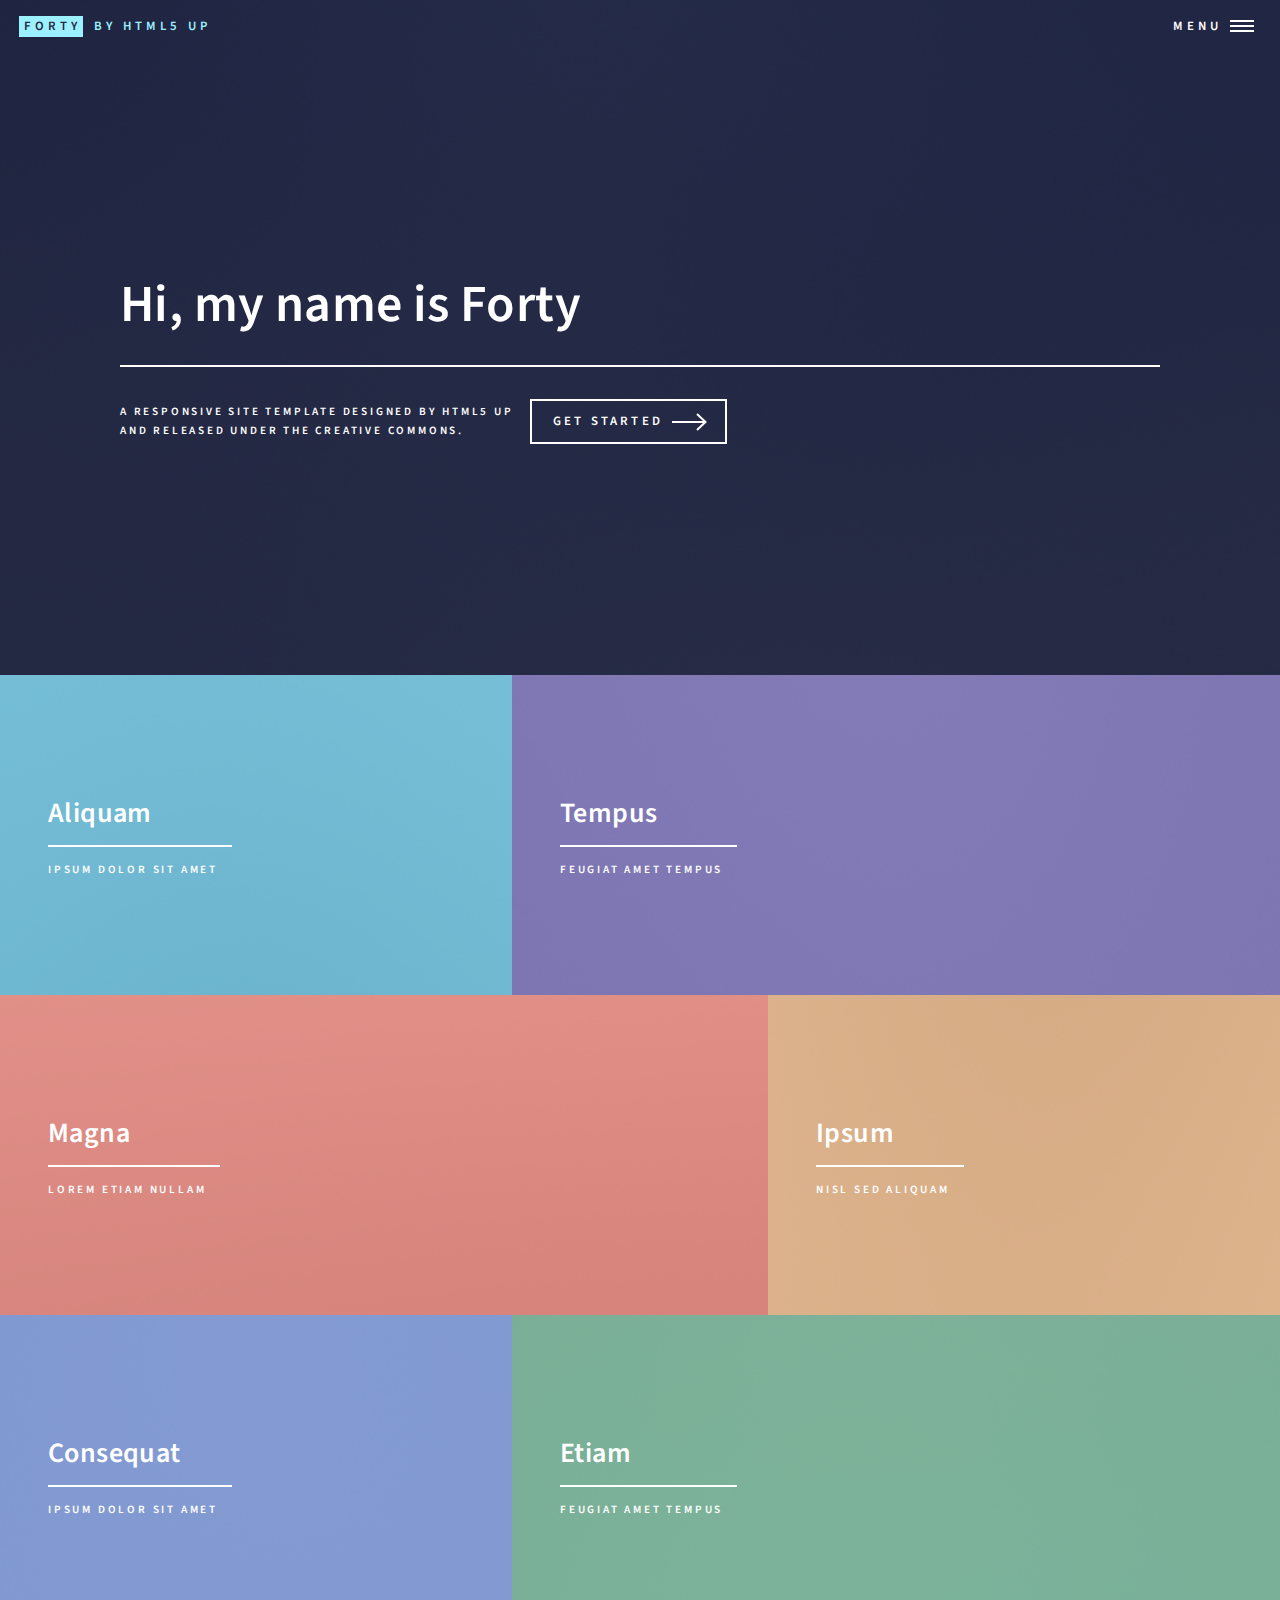
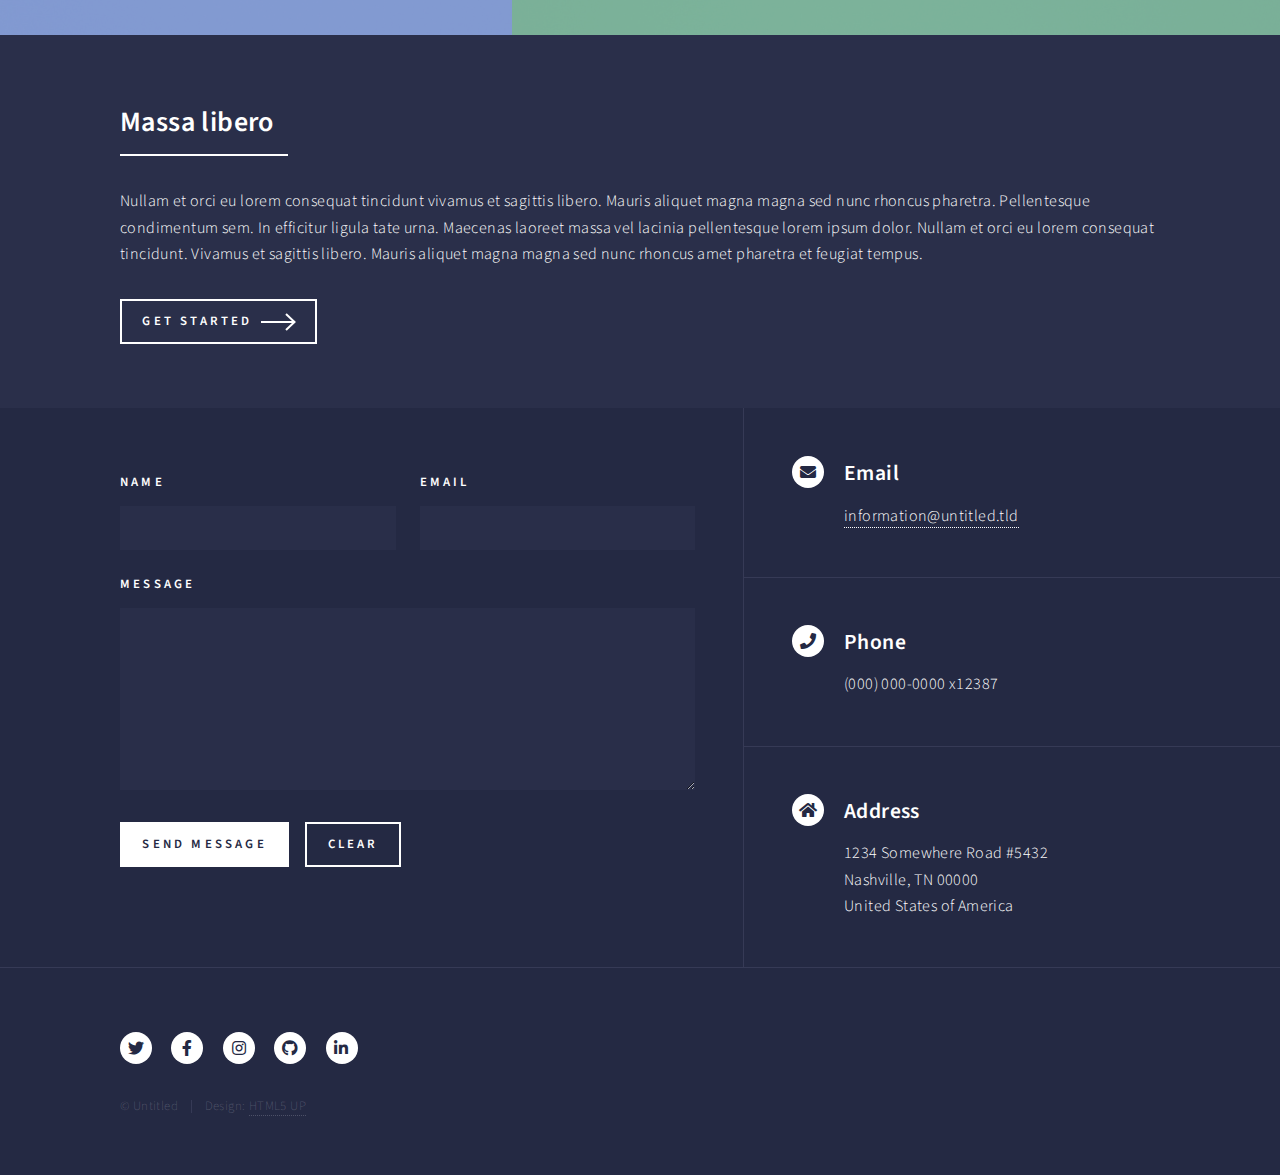
==== index.html @ 5279c054 "init" ====
<!DOCTYPE HTML>
<!--
	Forty by HTML5 UP
	html5up.net | @ajlkn
	Free for personal and commercial use under the CCA 3.0 license (html5up.net/license)
-->
<html>
	<head>
		<title>Forty by HTML5 UP</title>
		<meta charset="utf-8" />
		<meta name="viewport" content="width=device-width, initial-scale=1, user-scalable=no" />
		<link rel="stylesheet" href="assets/css/main.css" />
		<noscript><link rel="stylesheet" href="assets/css/noscript.css" /></noscript>
	</head>
	<body class="is-preload">

		<!-- Wrapper -->
			<div id="wrapper">

				<!-- Header -->
					<header id="header" class="alt">
						<a href="index.html" class="logo"><strong>Forty</strong> <span>by HTML5 UP</span></a>
						<nav>
							<a href="#menu">Menu</a>
						</nav>
					</header>

				<!-- Menu -->
					<nav id="menu">
						<ul class="links">
							<li><a href="index.html">Home</a></li>
							<li><a href="landing.html">Landing</a></li>
							<li><a href="generic.html">Generic</a></li>
							<li><a href="elements.html">Elements</a></li>
						</ul>
						<ul class="actions stacked">
							<li><a href="#" class="button primary fit">Get Started</a></li>
							<li><a href="#" class="button fit">Log In</a></li>
						</ul>
					</nav>

				<!-- Banner -->
					<section id="banner" class="major">
						<div class="inner">
							<header class="major">
								<h1>Hi, my name is Forty</h1>
							</header>
							<div class="content">
								<p>A responsive site template designed by HTML5 UP<br />
								and released under the Creative Commons.</p>
								<ul class="actions">
									<li><a href="#one" class="button next scrolly">Get Started</a></li>
								</ul>
							</div>
						</div>
					</section>

				<!-- Main -->
					<div id="main">

						<!-- One -->
							<section id="one" class="tiles">
								<article>
									<span class="image">
										<img src="images/pic01.jpg" alt="" />
									</span>
									<header class="major">
										<h3><a href="landing.html" class="link">Aliquam</a></h3>
										<p>Ipsum dolor sit amet</p>
									</header>
								</article>
								<article>
									<span class="image">
										<img src="images/pic02.jpg" alt="" />
									</span>
									<header class="major">
										<h3><a href="landing.html" class="link">Tempus</a></h3>
										<p>feugiat amet tempus</p>
									</header>
								</article>
								<article>
									<span class="image">
										<img src="images/pic03.jpg" alt="" />
									</span>
									<header class="major">
										<h3><a href="landing.html" class="link">Magna</a></h3>
										<p>Lorem etiam nullam</p>
									</header>
								</article>
								<article>
									<span class="image">
										<img src="images/pic04.jpg" alt="" />
									</span>
									<header class="major">
										<h3><a href="landing.html" class="link">Ipsum</a></h3>
										<p>Nisl sed aliquam</p>
									</header>
								</article>
								<article>
									<span class="image">
										<img src="images/pic05.jpg" alt="" />
									</span>
									<header class="major">
										<h3><a href="landing.html" class="link">Consequat</a></h3>
										<p>Ipsum dolor sit amet</p>
									</header>
								</article>
								<article>
									<span class="image">
										<img src="images/pic06.jpg" alt="" />
									</span>
									<header class="major">
										<h3><a href="landing.html" class="link">Etiam</a></h3>
										<p>Feugiat amet tempus</p>
									</header>
								</article>
							</section>

						<!-- Two -->
							<section id="two">
								<div class="inner">
									<header class="major">
										<h2>Massa libero</h2>
									</header>
									<p>Nullam et orci eu lorem consequat tincidunt vivamus et sagittis libero. Mauris aliquet magna magna sed nunc rhoncus pharetra. Pellentesque condimentum sem. In efficitur ligula tate urna. Maecenas laoreet massa vel lacinia pellentesque lorem ipsum dolor. Nullam et orci eu lorem consequat tincidunt. Vivamus et sagittis libero. Mauris aliquet magna magna sed nunc rhoncus amet pharetra et feugiat tempus.</p>
									<ul class="actions">
										<li><a href="landing.html" class="button next">Get Started</a></li>
									</ul>
								</div>
							</section>

					</div>

				<!-- Contact -->
					<section id="contact">
						<div class="inner">
							<section>
								<form method="post" action="#">
									<div class="fields">
										<div class="field half">
											<label for="name">Name</label>
											<input type="text" name="name" id="name" />
										</div>
										<div class="field half">
											<label for="email">Email</label>
											<input type="text" name="email" id="email" />
										</div>
										<div class="field">
											<label for="message">Message</label>
											<textarea name="message" id="message" rows="6"></textarea>
										</div>
									</div>
									<ul class="actions">
										<li><input type="submit" value="Send Message" class="primary" /></li>
										<li><input type="reset" value="Clear" /></li>
									</ul>
								</form>
							</section>
							<section class="split">
								<section>
									<div class="contact-method">
										<span class="icon solid alt fa-envelope"></span>
										<h3>Email</h3>
										<a href="#">information@untitled.tld</a>
									</div>
								</section>
								<section>
									<div class="contact-method">
										<span class="icon solid alt fa-phone"></span>
										<h3>Phone</h3>
										<span>(000) 000-0000 x12387</span>
									</div>
								</section>
								<section>
									<div class="contact-method">
										<span class="icon solid alt fa-home"></span>
										<h3>Address</h3>
										<span>1234 Somewhere Road #5432<br />
										Nashville, TN 00000<br />
										United States of America</span>
									</div>
								</section>
							</section>
						</div>
					</section>

				<!-- Footer -->
					<footer id="footer">
						<div class="inner">
							<ul class="icons">
								<li><a href="#" class="icon brands alt fa-twitter"><span class="label">Twitter</span></a></li>
								<li><a href="#" class="icon brands alt fa-facebook-f"><span class="label">Facebook</span></a></li>
								<li><a href="#" class="icon brands alt fa-instagram"><span class="label">Instagram</span></a></li>
								<li><a href="#" class="icon brands alt fa-github"><span class="label">GitHub</span></a></li>
								<li><a href="#" class="icon brands alt fa-linkedin-in"><span class="label">LinkedIn</span></a></li>
							</ul>
							<ul class="copyright">
								<li>&copy; Untitled</li><li>Design: <a href="https://html5up.net">HTML5 UP</a></li>
							</ul>
						</div>
					</footer>

			</div>

		<!-- Scripts -->
			<script src="assets/js/jquery.min.js"></script>
			<script src="assets/js/jquery.scrolly.min.js"></script>
			<script src="assets/js/jquery.scrollex.min.js"></script>
			<script src="assets/js/browser.min.js"></script>
			<script src="assets/js/breakpoints.min.js"></script>
			<script src="assets/js/util.js"></script>
			<script src="assets/js/main.js"></script>

	</body>
</html>
---- assets/css/main.css ----
@import url(fontawesome-all.min.css);
@import url("https://fonts.googleapis.com/css?family=Source+Sans+Pro:300,300italic,600,600italic");

/*
	Forty by HTML5 UP
	html5up.net | @ajlkn
	Free for personal and commercial use under the CCA 3.0 license (html5up.net/license)
*/

html, body, div, span, applet, object,
iframe, h1, h2, h3, h4, h5, h6, p, blockquote,
pre, a, abbr, acronym, address, big, cite,
code, del, dfn, em, img, ins, kbd, q, s, samp,
small, strike, strong, sub, sup, tt, var, b,
u, i, center, dl, dt, dd, ol, ul, li, fieldset,
form, label, legend, table, caption, tbody,
tfoot, thead, tr, th, td, article, aside,
canvas, details, embed, figure, figcaption,
footer, header, hgroup, menu, nav, output, ruby,
section, summary, time, mark, audio, video {
	margin: 0;
	padding: 0;
	border: 0;
	font-size: 100%;
	font: inherit;
	vertical-align: baseline;}

article, aside, details, figcaption, figure,
footer, header, hgroup, menu, nav, section {
	display: block;}

body {
	line-height: 1;
}

ol, ul {
	list-style: none;
}

blockquote, q {
	quotes: none;
}

	blockquote:before, blockquote:after, q:before, q:after {
		content: '';
		content: none;
	}

table {
	border-collapse: collapse;
	border-spacing: 0;
}

body {
	-webkit-text-size-adjust: none;
}

mark {
	background-color: transparent;
	color: inherit;
}

input::-moz-focus-inner {
	border: 0;
	padding: 0;
}

input, select, textarea {
	-moz-appearance: none;
	-webkit-appearance: none;
	-ms-appearance: none;
	appearance: none;
}

/* Basic */

	@-ms-viewport {
		width: device-width;
	}

	body {
		-ms-overflow-style: scrollbar;
	}

	@media screen and (max-width: 480px) {

		html, body {
			min-width: 320px;
		}

	}

	html {
		box-sizing: border-box;
	}

	*, *:before, *:after {
		box-sizing: inherit;
	}

	body {
		background: #242943;
	}

		body.is-preload *, body.is-preload *:before, body.is-preload *:after {
			-moz-animation: none !important;
			-webkit-animation: none !important;
			-ms-animation: none !important;
			animation: none !important;
			-moz-transition: none !important;
			-webkit-transition: none !important;
			-ms-transition: none !important;
			transition: none !important;
		}

/* Type */

	body, input, select, textarea {
		color: #ffffff;
		font-family: "Source Sans Pro", Helvetica, sans-serif;
		font-size: 17pt;
		font-weight: 300;
		letter-spacing: 0.025em;
		line-height: 1.65;
	}

		@media screen and (max-width: 1680px) {

			body, input, select, textarea {
				font-size: 14pt;
			}

		}

		@media screen and (max-width: 1280px) {

			body, input, select, textarea {
				font-size: 12pt;
			}

		}

		@media screen and (max-width: 360px) {

			body, input, select, textarea {
				font-size: 11pt;
			}

		}

	a {
		-moz-transition: color 0.2s ease-in-out, border-bottom-color 0.2s ease-in-out;
		-webkit-transition: color 0.2s ease-in-out, border-bottom-color 0.2s ease-in-out;
		-ms-transition: color 0.2s ease-in-out, border-bottom-color 0.2s ease-in-out;
		transition: color 0.2s ease-in-out, border-bottom-color 0.2s ease-in-out;
		border-bottom: dotted 1px;
		color: inherit;
		text-decoration: none;
	}

		a:hover {
			border-bottom-color: transparent;
			color: #9bf1ff !important;
		}

		a:active {
			color: #53e3fb !important;
		}

	strong, b {
		color: #ffffff;
		font-weight: 600;
	}

	em, i {
		font-style: italic;
	}

	p {
		margin: 0 0 2em 0;
	}

	h1, h2, h3, h4, h5, h6 {
		color: #ffffff;
		font-weight: 600;
		line-height: 1.65;
		margin: 0 0 1em 0;
	}

		h1 a, h2 a, h3 a, h4 a, h5 a, h6 a {
			color: inherit;
			border-bottom: 0;
		}

	h1 {
		font-size: 2.5em;
	}

	h2 {
		font-size: 1.75em;
	}

	h3 {
		font-size: 1.35em;
	}

	h4 {
		font-size: 1.1em;
	}

	h5 {
		font-size: 0.9em;
	}

	h6 {
		font-size: 0.7em;
	}

	@media screen and (max-width: 736px) {

		h1 {
			font-size: 2em;
		}

		h2 {
			font-size: 1.5em;
		}

		h3 {
			font-size: 1.25em;
		}

	}

	sub {
		font-size: 0.8em;
		position: relative;
		top: 0.5em;
	}

	sup {
		font-size: 0.8em;
		position: relative;
		top: -0.5em;
	}

	blockquote {
		border-left: solid 4px rgba(212, 212, 255, 0.1);
		font-style: italic;
		margin: 0 0 2em 0;
		padding: 0.5em 0 0.5em 2em;
	}

	code {
		background: rgba(212, 212, 255, 0.035);
		font-family: "Courier New", monospace;
		font-size: 0.9em;
		margin: 0 0.25em;
		padding: 0.25em 0.65em;
	}

	pre {
		-webkit-overflow-scrolling: touch;
		font-family: "Courier New", monospace;
		font-size: 0.9em;
		margin: 0 0 2em 0;
	}

		pre code {
			display: block;
			line-height: 1.75;
			padding: 1em 1.5em;
			overflow-x: auto;
		}

	hr {
		border: 0;
		border-bottom: solid 1px rgba(212, 212, 255, 0.1);
		margin: 2em 0;
	}

		hr.major {
			margin: 3em 0;
		}

	.align-left {
		text-align: left;
	}

	.align-center {
		text-align: center;
	}

	.align-right {
		text-align: right;
	}

/* Row */

	.row {
		display: flex;
		flex-wrap: wrap;
		box-sizing: border-box;
		align-items: stretch;
	}

		.row > * {
			box-sizing: border-box;
		}

		.row.gtr-uniform > * > :last-child {
			margin-bottom: 0;
		}

		.row.aln-left {
			justify-content: flex-start;
		}

		.row.aln-center {
			justify-content: center;
		}

		.row.aln-right {
			justify-content: flex-end;
		}

		.row.aln-top {
			align-items: flex-start;
		}

		.row.aln-middle {
			align-items: center;
		}

		.row.aln-bottom {
			align-items: flex-end;
		}

		.row > .imp {
			order: -1;
		}

		.row > .col-1 {
			width: 8.33333%;
		}

		.row > .off-1 {
			margin-left: 8.33333%;
		}

		.row > .col-2 {
			width: 16.66667%;
		}

		.row > .off-2 {
			margin-left: 16.66667%;
		}

		.row > .col-3 {
			width: 25%;
		}

		.row > .off-3 {
			margin-left: 25%;
		}

		.row > .col-4 {
			width: 33.33333%;
		}

		.row > .off-4 {
			margin-left: 33.33333%;
		}

		.row > .col-5 {
			width: 41.66667%;
		}

		.row > .off-5 {
			margin-left: 41.66667%;
		}

		.row > .col-6 {
			width: 50%;
		}

		.row > .off-6 {
			margin-left: 50%;
		}

		.row > .col-7 {
			width: 58.33333%;
		}

		.row > .off-7 {
			margin-left: 58.33333%;
		}

		.row > .col-8 {
			width: 66.66667%;
		}

		.row > .off-8 {
			margin-left: 66.66667%;
		}

		.row > .col-9 {
			width: 75%;
		}

		.row > .off-9 {
			margin-left: 75%;
		}

		.row > .col-10 {
			width: 83.33333%;
		}

		.row > .off-10 {
			margin-left: 83.33333%;
		}

		.row > .col-11 {
			width: 91.66667%;
		}

		.row > .off-11 {
			margin-left: 91.66667%;
		}

		.row > .col-12 {
			width: 100%;
		}

		.row > .off-12 {
			margin-left: 100%;
		}

		.row.gtr-0 {
			margin-top: 0;
			margin-left: 0em;
		}

			.row.gtr-0 > * {
				padding: 0 0 0 0em;
			}

			.row.gtr-0.gtr-uniform {
				margin-top: 0em;
			}

				.row.gtr-0.gtr-uniform > * {
					padding-top: 0em;
				}

		.row.gtr-25 {
			margin-top: 0;
			margin-left: -0.5em;
		}

			.row.gtr-25 > * {
				padding: 0 0 0 0.5em;
			}

			.row.gtr-25.gtr-uniform {
				margin-top: -0.5em;
			}

				.row.gtr-25.gtr-uniform > * {
					padding-top: 0.5em;
				}

		.row.gtr-50 {
			margin-top: 0;
			margin-left: -1em;
		}

			.row.gtr-50 > * {
				padding: 0 0 0 1em;
			}

			.row.gtr-50.gtr-uniform {
				margin-top: -1em;
			}

				.row.gtr-50.gtr-uniform > * {
					padding-top: 1em;
				}

		.row {
			margin-top: 0;
			margin-left: -2em;
		}

			.row > * {
				padding: 0 0 0 2em;
			}

			.row.gtr-uniform {
				margin-top: -2em;
			}

				.row.gtr-uniform > * {
					padding-top: 2em;
				}

		.row.gtr-150 {
			margin-top: 0;
			margin-left: -3em;
		}

			.row.gtr-150 > * {
				padding: 0 0 0 3em;
			}

			.row.gtr-150.gtr-uniform {
				margin-top: -3em;
			}

				.row.gtr-150.gtr-uniform > * {
					padding-top: 3em;
				}

		.row.gtr-200 {
			margin-top: 0;
			margin-left: -4em;
		}

			.row.gtr-200 > * {
				padding: 0 0 0 4em;
			}

			.row.gtr-200.gtr-uniform {
				margin-top: -4em;
			}

				.row.gtr-200.gtr-uniform > * {
					padding-top: 4em;
				}

		@media screen and (max-width: 1680px) {

			.row {
				display: flex;
				flex-wrap: wrap;
				box-sizing: border-box;
				align-items: stretch;
			}

				.row > * {
					box-sizing: border-box;
				}

				.row.gtr-uniform > * > :last-child {
					margin-bottom: 0;
				}

				.row.aln-left {
					justify-content: flex-start;
				}

				.row.aln-center {
					justify-content: center;
				}

				.row.aln-right {
					justify-content: flex-end;
				}

				.row.aln-top {
					align-items: flex-start;
				}

				.row.aln-middle {
					align-items: center;
				}

				.row.aln-bottom {
					align-items: flex-end;
				}

				.row > .imp-xlarge {
					order: -1;
				}

				.row > .col-1-xlarge {
					width: 8.33333%;
				}

				.row > .off-1-xlarge {
					margin-left: 8.33333%;
				}

				.row > .col-2-xlarge {
					width: 16.66667%;
				}

				.row > .off-2-xlarge {
					margin-left: 16.66667%;
				}

				.row > .col-3-xlarge {
					width: 25%;
				}

				.row > .off-3-xlarge {
					margin-left: 25%;
				}

				.row > .col-4-xlarge {
					width: 33.33333%;
				}

				.row > .off-4-xlarge {
					margin-left: 33.33333%;
				}

				.row > .col-5-xlarge {
					width: 41.66667%;
				}

				.row > .off-5-xlarge {
					margin-left: 41.66667%;
				}

				.row > .col-6-xlarge {
					width: 50%;
				}

				.row > .off-6-xlarge {
					margin-left: 50%;
				}

				.row > .col-7-xlarge {
					width: 58.33333%;
				}

				.row > .off-7-xlarge {
					margin-left: 58.33333%;
				}

				.row > .col-8-xlarge {
					width: 66.66667%;
				}

				.row > .off-8-xlarge {
					margin-left: 66.66667%;
				}

				.row > .col-9-xlarge {
					width: 75%;
				}

				.row > .off-9-xlarge {
					margin-left: 75%;
				}

				.row > .col-10-xlarge {
					width: 83.33333%;
				}

				.row > .off-10-xlarge {
					margin-left: 83.33333%;
				}

				.row > .col-11-xlarge {
					width: 91.66667%;
				}

				.row > .off-11-xlarge {
					margin-left: 91.66667%;
				}

				.row > .col-12-xlarge {
					width: 100%;
				}

				.row > .off-12-xlarge {
					margin-left: 100%;
				}

				.row.gtr-0 {
					margin-top: 0;
					margin-left: 0em;
				}

					.row.gtr-0 > * {
						padding: 0 0 0 0em;
					}

					.row.gtr-0.gtr-uniform {
						margin-top: 0em;
					}

						.row.gtr-0.gtr-uniform > * {
							padding-top: 0em;
						}

				.row.gtr-25 {
					margin-top: 0;
					margin-left: -0.5em;
				}

					.row.gtr-25 > * {
						padding: 0 0 0 0.5em;
					}

					.row.gtr-25.gtr-uniform {
						margin-top: -0.5em;
					}

						.row.gtr-25.gtr-uniform > * {
							padding-top: 0.5em;
						}

				.row.gtr-50 {
					margin-top: 0;
					margin-left: -1em;
				}

					.row.gtr-50 > * {
						padding: 0 0 0 1em;
					}

					.row.gtr-50.gtr-uniform {
						margin-top: -1em;
					}

						.row.gtr-50.gtr-uniform > * {
							padding-top: 1em;
						}

				.row {
					margin-top: 0;
					margin-left: -2em;
				}

					.row > * {
						padding: 0 0 0 2em;
					}

					.row.gtr-uniform {
						margin-top: -2em;
					}

						.row.gtr-uniform > * {
							padding-top: 2em;
						}

				.row.gtr-150 {
					margin-top: 0;
					margin-left: -3em;
				}

					.row.gtr-150 > * {
						padding: 0 0 0 3em;
					}

					.row.gtr-150.gtr-uniform {
						margin-top: -3em;
					}

						.row.gtr-150.gtr-uniform > * {
							padding-top: 3em;
						}

				.row.gtr-200 {
					margin-top: 0;
					margin-left: -4em;
				}

					.row.gtr-200 > * {
						padding: 0 0 0 4em;
					}

					.row.gtr-200.gtr-uniform {
						margin-top: -4em;
					}

						.row.gtr-200.gtr-uniform > * {
							padding-top: 4em;
						}

		}

		@media screen and (max-width: 1280px) {

			.row {
				display: flex;
				flex-wrap: wrap;
				box-sizing: border-box;
				align-items: stretch;
			}

				.row > * {
					box-sizing: border-box;
				}

				.row.gtr-uniform > * > :last-child {
					margin-bottom: 0;
				}

				.row.aln-left {
					justify-content: flex-start;
				}

				.row.aln-center {
					justify-content: center;
				}

				.row.aln-right {
					justify-content: flex-end;
				}

				.row.aln-top {
					align-items: flex-start;
				}

				.row.aln-middle {
					align-items: center;
				}

				.row.aln-bottom {
					align-items: flex-end;
				}

				.row > .imp-large {
					order: -1;
				}

				.row > .col-1-large {
					width: 8.33333%;
				}

				.row > .off-1-large {
					margin-left: 8.33333%;
				}

				.row > .col-2-large {
					width: 16.66667%;
				}

				.row > .off-2-large {
					margin-left: 16.66667%;
				}

				.row > .col-3-large {
					width: 25%;
				}

				.row > .off-3-large {
					margin-left: 25%;
				}

				.row > .col-4-large {
					width: 33.33333%;
				}

				.row > .off-4-large {
					margin-left: 33.33333%;
				}

				.row > .col-5-large {
					width: 41.66667%;
				}

				.row > .off-5-large {
					margin-left: 41.66667%;
				}

				.row > .col-6-large {
					width: 50%;
				}

				.row > .off-6-large {
					margin-left: 50%;
				}

				.row > .col-7-large {
					width: 58.33333%;
				}

				.row > .off-7-large {
					margin-left: 58.33333%;
				}

				.row > .col-8-large {
					width: 66.66667%;
				}

				.row > .off-8-large {
					margin-left: 66.66667%;
				}

				.row > .col-9-large {
					width: 75%;
				}

				.row > .off-9-large {
					margin-left: 75%;
				}

				.row > .col-10-large {
					width: 83.33333%;
				}

				.row > .off-10-large {
					margin-left: 83.33333%;
				}

				.row > .col-11-large {
					width: 91.66667%;
				}

				.row > .off-11-large {
					margin-left: 91.66667%;
				}

				.row > .col-12-large {
					width: 100%;
				}

				.row > .off-12-large {
					margin-left: 100%;
				}

				.row.gtr-0 {
					margin-top: 0;
					margin-left: 0em;
				}

					.row.gtr-0 > * {
						padding: 0 0 0 0em;
					}

					.row.gtr-0.gtr-uniform {
						margin-top: 0em;
					}

						.row.gtr-0.gtr-uniform > * {
							padding-top: 0em;
						}

				.row.gtr-25 {
					margin-top: 0;
					margin-left: -0.375em;
				}

					.row.gtr-25 > * {
						padding: 0 0 0 0.375em;
					}

					.row.gtr-25.gtr-uniform {
						margin-top: -0.375em;
					}

						.row.gtr-25.gtr-uniform > * {
							padding-top: 0.375em;
						}

				.row.gtr-50 {
					margin-top: 0;
					margin-left: -0.75em;
				}

					.row.gtr-50 > * {
						padding: 0 0 0 0.75em;
					}

					.row.gtr-50.gtr-uniform {
						margin-top: -0.75em;
					}

						.row.gtr-50.gtr-uniform > * {
							padding-top: 0.75em;
						}

				.row {
					margin-top: 0;
					margin-left: -1.5em;
				}

					.row > * {
						padding: 0 0 0 1.5em;
					}

					.row.gtr-uniform {
						margin-top: -1.5em;
					}

						.row.gtr-uniform > * {
							padding-top: 1.5em;
						}

				.row.gtr-150 {
					margin-top: 0;
					margin-left: -2.25em;
				}

					.row.gtr-150 > * {
						padding: 0 0 0 2.25em;
					}

					.row.gtr-150.gtr-uniform {
						margin-top: -2.25em;
					}

						.row.gtr-150.gtr-uniform > * {
							padding-top: 2.25em;
						}

				.row.gtr-200 {
					margin-top: 0;
					margin-left: -3em;
				}

					.row.gtr-200 > * {
						padding: 0 0 0 3em;
					}

					.row.gtr-200.gtr-uniform {
						margin-top: -3em;
					}

						.row.gtr-200.gtr-uniform > * {
							padding-top: 3em;
						}

		}

		@media screen and (max-width: 980px) {

			.row {
				display: flex;
				flex-wrap: wrap;
				box-sizing: border-box;
				align-items: stretch;
			}

				.row > * {
					box-sizing: border-box;
				}

				.row.gtr-uniform > * > :last-child {
					margin-bottom: 0;
				}

				.row.aln-left {
					justify-content: flex-start;
				}

				.row.aln-center {
					justify-content: center;
				}

				.row.aln-right {
					justify-content: flex-end;
				}

				.row.aln-top {
					align-items: flex-start;
				}

				.row.aln-middle {
					align-items: center;
				}

				.row.aln-bottom {
					align-items: flex-end;
				}

				.row > .imp-medium {
					order: -1;
				}

				.row > .col-1-medium {
					width: 8.33333%;
				}

				.row > .off-1-medium {
					margin-left: 8.33333%;
				}

				.row > .col-2-medium {
					width: 16.66667%;
				}

				.row > .off-2-medium {
					margin-left: 16.66667%;
				}

				.row > .col-3-medium {
					width: 25%;
				}

				.row > .off-3-medium {
					margin-left: 25%;
				}

				.row > .col-4-medium {
					width: 33.33333%;
				}

				.row > .off-4-medium {
					margin-left: 33.33333%;
				}

				.row > .col-5-medium {
					width: 41.66667%;
				}

				.row > .off-5-medium {
					margin-left: 41.66667%;
				}

				.row > .col-6-medium {
					width: 50%;
				}

				.row > .off-6-medium {
					margin-left: 50%;
				}

				.row > .col-7-medium {
					width: 58.33333%;
				}

				.row > .off-7-medium {
					margin-left: 58.33333%;
				}

				.row > .col-8-medium {
					width: 66.66667%;
				}

				.row > .off-8-medium {
					margin-left: 66.66667%;
				}

				.row > .col-9-medium {
					width: 75%;
				}

				.row > .off-9-medium {
					margin-left: 75%;
				}

				.row > .col-10-medium {
					width: 83.33333%;
				}

				.row > .off-10-medium {
					margin-left: 83.33333%;
				}

				.row > .col-11-medium {
					width: 91.66667%;
				}

				.row > .off-11-medium {
					margin-left: 91.66667%;
				}

				.row > .col-12-medium {
					width: 100%;
				}

				.row > .off-12-medium {
					margin-left: 100%;
				}

				.row.gtr-0 {
					margin-top: 0;
					margin-left: 0em;
				}

					.row.gtr-0 > * {
						padding: 0 0 0 0em;
					}

					.row.gtr-0.gtr-uniform {
						margin-top: 0em;
					}

						.row.gtr-0.gtr-uniform > * {
							padding-top: 0em;
						}

				.row.gtr-25 {
					margin-top: 0;
					margin-left: -0.375em;
				}

					.row.gtr-25 > * {
						padding: 0 0 0 0.375em;
					}

					.row.gtr-25.gtr-uniform {
						margin-top: -0.375em;
					}

						.row.gtr-25.gtr-uniform > * {
							padding-top: 0.375em;
						}

				.row.gtr-50 {
					margin-top: 0;
					margin-left: -0.75em;
				}

					.row.gtr-50 > * {
						padding: 0 0 0 0.75em;
					}

					.row.gtr-50.gtr-uniform {
						margin-top: -0.75em;
					}

						.row.gtr-50.gtr-uniform > * {
							padding-top: 0.75em;
						}

				.row {
					margin-top: 0;
					margin-left: -1.5em;
				}

					.row > * {
						padding: 0 0 0 1.5em;
					}

					.row.gtr-uniform {
						margin-top: -1.5em;
					}

						.row.gtr-uniform > * {
							padding-top: 1.5em;
						}

				.row.gtr-150 {
					margin-top: 0;
					margin-left: -2.25em;
				}

					.row.gtr-150 > * {
						padding: 0 0 0 2.25em;
					}

					.row.gtr-150.gtr-uniform {
						margin-top: -2.25em;
					}

						.row.gtr-150.gtr-uniform > * {
							padding-top: 2.25em;
						}

				.row.gtr-200 {
					margin-top: 0;
					margin-left: -3em;
				}

					.row.gtr-200 > * {
						padding: 0 0 0 3em;
					}

					.row.gtr-200.gtr-uniform {
						margin-top: -3em;
					}

						.row.gtr-200.gtr-uniform > * {
							padding-top: 3em;
						}

		}

		@media screen and (max-width: 736px) {

			.row {
				display: flex;
				flex-wrap: wrap;
				box-sizing: border-box;
				align-items: stretch;
			}

				.row > * {
					box-sizing: border-box;
				}

				.row.gtr-uniform > * > :last-child {
					margin-bottom: 0;
				}

				.row.aln-left {
					justify-content: flex-start;
				}

				.row.aln-center {
					justify-content: center;
				}

				.row.aln-right {
					justify-content: flex-end;
				}

				.row.aln-top {
					align-items: flex-start;
				}

				.row.aln-middle {
					align-items: center;
				}

				.row.aln-bottom {
					align-items: flex-end;
				}

				.row > .imp-small {
					order: -1;
				}

				.row > .col-1-small {
					width: 8.33333%;
				}

				.row > .off-1-small {
					margin-left: 8.33333%;
				}

				.row > .col-2-small {
					width: 16.66667%;
				}

				.row > .off-2-small {
					margin-left: 16.66667%;
				}

				.row > .col-3-small {
					width: 25%;
				}

				.row > .off-3-small {
					margin-left: 25%;
				}

				.row > .col-4-small {
					width: 33.33333%;
				}

				.row > .off-4-small {
					margin-left: 33.33333%;
				}

				.row > .col-5-small {
					width: 41.66667%;
				}

				.row > .off-5-small {
					margin-left: 41.66667%;
				}

				.row > .col-6-small {
					width: 50%;
				}

				.row > .off-6-small {
					margin-left: 50%;
				}

				.row > .col-7-small {
					width: 58.33333%;
				}

				.row > .off-7-small {
					margin-left: 58.33333%;
				}

				.row > .col-8-small {
					width: 66.66667%;
				}

				.row > .off-8-small {
					margin-left: 66.66667%;
				}

				.row > .col-9-small {
					width: 75%;
				}

				.row > .off-9-small {
					margin-left: 75%;
				}

				.row > .col-10-small {
					width: 83.33333%;
				}

				.row > .off-10-small {
					margin-left: 83.33333%;
				}

				.row > .col-11-small {
					width: 91.66667%;
				}

				.row > .off-11-small {
					margin-left: 91.66667%;
				}

				.row > .col-12-small {
					width: 100%;
				}

				.row > .off-12-small {
					margin-left: 100%;
				}

				.row.gtr-0 {
					margin-top: 0;
					margin-left: 0em;
				}

					.row.gtr-0 > * {
						padding: 0 0 0 0em;
					}

					.row.gtr-0.gtr-uniform {
						margin-top: 0em;
					}

						.row.gtr-0.gtr-uniform > * {
							padding-top: 0em;
						}

				.row.gtr-25 {
					margin-top: 0;
					margin-left: -0.3125em;
				}

					.row.gtr-25 > * {
						padding: 0 0 0 0.3125em;
					}

					.row.gtr-25.gtr-uniform {
						margin-top: -0.3125em;
					}

						.row.gtr-25.gtr-uniform > * {
							padding-top: 0.3125em;
						}

				.row.gtr-50 {
					margin-top: 0;
					margin-left: -0.625em;
				}

					.row.gtr-50 > * {
						padding: 0 0 0 0.625em;
					}

					.row.gtr-50.gtr-uniform {
						margin-top: -0.625em;
					}

						.row.gtr-50.gtr-uniform > * {
							padding-top: 0.625em;
						}

				.row {
					margin-top: 0;
					margin-left: -1.25em;
				}

					.row > * {
						padding: 0 0 0 1.25em;
					}

					.row.gtr-uniform {
						margin-top: -1.25em;
					}

						.row.gtr-uniform > * {
							padding-top: 1.25em;
						}

				.row.gtr-150 {
					margin-top: 0;
					margin-left: -1.875em;
				}

					.row.gtr-150 > * {
						padding: 0 0 0 1.875em;
					}

					.row.gtr-150.gtr-uniform {
						margin-top: -1.875em;
					}

						.row.gtr-150.gtr-uniform > * {
							padding-top: 1.875em;
						}

				.row.gtr-200 {
					margin-top: 0;
					margin-left: -2.5em;
				}

					.row.gtr-200 > * {
						padding: 0 0 0 2.5em;
					}

					.row.gtr-200.gtr-uniform {
						margin-top: -2.5em;
					}

						.row.gtr-200.gtr-uniform > * {
							padding-top: 2.5em;
						}

		}

		@media screen and (max-width: 480px) {

			.row {
				display: flex;
				flex-wrap: wrap;
				box-sizing: border-box;
				align-items: stretch;
			}

				.row > * {
					box-sizing: border-box;
				}

				.row.gtr-uniform > * > :last-child {
					margin-bottom: 0;
				}

				.row.aln-left {
					justify-content: flex-start;
				}

				.row.aln-center {
					justify-content: center;
				}

				.row.aln-right {
					justify-content: flex-end;
				}

				.row.aln-top {
					align-items: flex-start;
				}

				.row.aln-middle {
					align-items: center;
				}

				.row.aln-bottom {
					align-items: flex-end;
				}

				.row > .imp-xsmall {
					order: -1;
				}

				.row > .col-1-xsmall {
					width: 8.33333%;
				}

				.row > .off-1-xsmall {
					margin-left: 8.33333%;
				}

				.row > .col-2-xsmall {
					width: 16.66667%;
				}

				.row > .off-2-xsmall {
					margin-left: 16.66667%;
				}

				.row > .col-3-xsmall {
					width: 25%;
				}

				.row > .off-3-xsmall {
					margin-left: 25%;
				}

				.row > .col-4-xsmall {
					width: 33.33333%;
				}

				.row > .off-4-xsmall {
					margin-left: 33.33333%;
				}

				.row > .col-5-xsmall {
					width: 41.66667%;
				}

				.row > .off-5-xsmall {
					margin-left: 41.66667%;
				}

				.row > .col-6-xsmall {
					width: 50%;
				}

				.row > .off-6-xsmall {
					margin-left: 50%;
				}

				.row > .col-7-xsmall {
					width: 58.33333%;
				}

				.row > .off-7-xsmall {
					margin-left: 58.33333%;
				}

				.row > .col-8-xsmall {
					width: 66.66667%;
				}

				.row > .off-8-xsmall {
					margin-left: 66.66667%;
				}

				.row > .col-9-xsmall {
					width: 75%;
				}

				.row > .off-9-xsmall {
					margin-left: 75%;
				}

				.row > .col-10-xsmall {
					width: 83.33333%;
				}

				.row > .off-10-xsmall {
					margin-left: 83.33333%;
				}

				.row > .col-11-xsmall {
					width: 91.66667%;
				}

				.row > .off-11-xsmall {
					margin-left: 91.66667%;
				}

				.row > .col-12-xsmall {
					width: 100%;
				}

				.row > .off-12-xsmall {
					margin-left: 100%;
				}

				.row.gtr-0 {
					margin-top: 0;
					margin-left: 0em;
				}

					.row.gtr-0 > * {
						padding: 0 0 0 0em;
					}

					.row.gtr-0.gtr-uniform {
						margin-top: 0em;
					}

						.row.gtr-0.gtr-uniform > * {
							padding-top: 0em;
						}

				.row.gtr-25 {
					margin-top: 0;
					margin-left: -0.3125em;
				}

					.row.gtr-25 > * {
						padding: 0 0 0 0.3125em;
					}

					.row.gtr-25.gtr-uniform {
						margin-top: -0.3125em;
					}

						.row.gtr-25.gtr-uniform > * {
							padding-top: 0.3125em;
						}

				.row.gtr-50 {
					margin-top: 0;
					margin-left: -0.625em;
				}

					.row.gtr-50 > * {
						padding: 0 0 0 0.625em;
					}

					.row.gtr-50.gtr-uniform {
						margin-top: -0.625em;
					}

						.row.gtr-50.gtr-uniform > * {
							padding-top: 0.625em;
						}

				.row {
					margin-top: 0;
					margin-left: -1.25em;
				}

					.row > * {
						padding: 0 0 0 1.25em;
					}

					.row.gtr-uniform {
						margin-top: -1.25em;
					}

						.row.gtr-uniform > * {
							padding-top: 1.25em;
						}

				.row.gtr-150 {
					margin-top: 0;
					margin-left: -1.875em;
				}

					.row.gtr-150 > * {
						padding: 0 0 0 1.875em;
					}

					.row.gtr-150.gtr-uniform {
						margin-top: -1.875em;
					}

						.row.gtr-150.gtr-uniform > * {
							padding-top: 1.875em;
						}

				.row.gtr-200 {
					margin-top: 0;
					margin-left: -2.5em;
				}

					.row.gtr-200 > * {
						padding: 0 0 0 2.5em;
					}

					.row.gtr-200.gtr-uniform {
						margin-top: -2.5em;
					}

						.row.gtr-200.gtr-uniform > * {
							padding-top: 2.5em;
						}

		}

/* Section/Article */

	section.special, article.special {
		text-align: center;
	}

	header.major {
		width: -moz-max-content;
		width: -webkit-max-content;
		width: -ms-max-content;
		width: max-content;
		margin-bottom: 2em;
	}

		header.major > :first-child {
			margin-bottom: 0;
			width: calc(100% + 0.5em);
		}

			header.major > :first-child:after {
				content: '';
				background-color: #ffffff;
				display: block;
				height: 2px;
				margin: 0.325em 0 0.5em 0;
				width: 100%;
			}

		header.major > p {
			font-size: 0.7em;
			font-weight: 600;
			letter-spacing: 0.25em;
			margin-bottom: 0;
			text-transform: uppercase;
		}

		body.is-ie header.major > :first-child:after {
			max-width: 9em;
		}

		body.is-ie header.major > h1:after {
			max-width: 100% !important;
		}

	@media screen and (max-width: 736px) {

		header.major > p br {
			display: none;
		}

	}

/* Form */

	form {
		margin: 0 0 2em 0;
	}

		form > :last-child {
			margin-bottom: 0;
		}

		form > .fields {
			display: -moz-flex;
			display: -webkit-flex;
			display: -ms-flex;
			display: flex;
			-moz-flex-wrap: wrap;
			-webkit-flex-wrap: wrap;
			-ms-flex-wrap: wrap;
			flex-wrap: wrap;
			width: calc(100% + 3em);
			margin: -1.5em 0 2em -1.5em;
		}

			form > .fields > .field {
				-moz-flex-grow: 0;
				-webkit-flex-grow: 0;
				-ms-flex-grow: 0;
				flex-grow: 0;
				-moz-flex-shrink: 0;
				-webkit-flex-shrink: 0;
				-ms-flex-shrink: 0;
				flex-shrink: 0;
				padding: 1.5em 0 0 1.5em;
				width: calc(100% - 1.5em);
			}

				form > .fields > .field.half {
					width: calc(50% - 0.75em);
				}

				form > .fields > .field.third {
					width: calc(100%/3 - 0.5em);
				}

				form > .fields > .field.quarter {
					width: calc(25% - 0.375em);
				}

		@media screen and (max-width: 480px) {

			form > .fields {
				width: calc(100% + 3em);
				margin: -1.5em 0 2em -1.5em;
			}

				form > .fields > .field {
					padding: 1.5em 0 0 1.5em;
					width: calc(100% - 1.5em);
				}

					form > .fields > .field.half {
						width: calc(100% - 1.5em);
					}

					form > .fields > .field.third {
						width: calc(100% - 1.5em);
					}

					form > .fields > .field.quarter {
						width: calc(100% - 1.5em);
					}

		}

	label {
		color: #ffffff;
		display: block;
		font-size: 0.8em;
		font-weight: 600;
		letter-spacing: 0.25em;
		margin: 0 0 1em 0;
		text-transform: uppercase;
	}

	input[type="text"],
	input[type="password"],
	input[type="email"],
	input[type="tel"],
	input[type="search"],
	input[type="url"],
	select,
	textarea {
		-moz-appearance: none;
		-webkit-appearance: none;
		-ms-appearance: none;
		appearance: none;
		background: rgba(212, 212, 255, 0.035);
		border: none;
		border-radius: 0;
		color: inherit;
		display: block;
		outline: 0;
		padding: 0 1em;
		text-decoration: none;
		width: 100%;
	}

		input[type="text"]:invalid,
		input[type="password"]:invalid,
		input[type="email"]:invalid,
		input[type="tel"]:invalid,
		input[type="search"]:invalid,
		input[type="url"]:invalid,
		select:invalid,
		textarea:invalid {
			box-shadow: none;
		}

		input[type="text"]:focus,
		input[type="password"]:focus,
		input[type="email"]:focus,
		input[type="tel"]:focus,
		input[type="search"]:focus,
		input[type="url"]:focus,
		select:focus,
		textarea:focus {
			border-color: #9bf1ff;
			box-shadow: 0 0 0 2px #9bf1ff;
		}

	select {
		background-image: url("data:image/svg+xml;charset=utf8,%3Csvg xmlns='http://www.w3.org/2000/svg' width='40' height='40' preserveAspectRatio='none' viewBox='0 0 40 40'%3E%3Cpath d='M9.4,12.3l10.4,10.4l10.4-10.4c0.2-0.2,0.5-0.4,0.9-0.4c0.3,0,0.6,0.1,0.9,0.4l3.3,3.3c0.2,0.2,0.4,0.5,0.4,0.9 c0,0.4-0.1,0.6-0.4,0.9L20.7,31.9c-0.2,0.2-0.5,0.4-0.9,0.4c-0.3,0-0.6-0.1-0.9-0.4L4.3,17.3c-0.2-0.2-0.4-0.5-0.4-0.9 c0-0.4,0.1-0.6,0.4-0.9l3.3-3.3c0.2-0.2,0.5-0.4,0.9-0.4S9.1,12.1,9.4,12.3z' fill='rgba(212, 212, 255, 0.1)' /%3E%3C/svg%3E");
		background-size: 1.25rem;
		background-repeat: no-repeat;
		background-position: calc(100% - 1rem) center;
		height: 2.75em;
		padding-right: 2.75em;
		text-overflow: ellipsis;
	}

		select option {
			color: #ffffff;
			background: #242943;
		}

		select:focus::-ms-value {
			background-color: transparent;
		}

		select::-ms-expand {
			display: none;
		}

	input[type="text"],
	input[type="password"],
	input[type="email"],
	input[type="tel"],
	input[type="search"],
	input[type="url"],
	select {
		height: 2.75em;
	}

	textarea {
		padding: 0.75em 1em;
	}

	input[type="checkbox"],
	input[type="radio"] {
		-moz-appearance: none;
		-webkit-appearance: none;
		-ms-appearance: none;
		appearance: none;
		display: block;
		float: left;
		margin-right: -2em;
		opacity: 0;
		width: 1em;
		z-index: -1;
	}

		input[type="checkbox"] + label,
		input[type="radio"] + label {
			text-decoration: none;
			color: #ffffff;
			cursor: pointer;
			display: inline-block;
			font-weight: 300;
			padding-left: 2.65em;
			padding-right: 0.75em;
			position: relative;
		}

			input[type="checkbox"] + label:before,
			input[type="radio"] + label:before {
				-moz-osx-font-smoothing: grayscale;
				-webkit-font-smoothing: antialiased;
				display: inline-block;
				font-style: normal;
				font-variant: normal;
				text-rendering: auto;
				line-height: 1;
				text-transform: none !important;
				font-family: 'Font Awesome 5 Free';
				font-weight: 900;
			}

			input[type="checkbox"] + label:before,
			input[type="radio"] + label:before {
				background: rgba(212, 212, 255, 0.035);
				content: '';
				display: inline-block;
				font-size: 0.8em;
				height: 2.0625em;
				left: 0;
				letter-spacing: 0;
				line-height: 2.0625em;
				position: absolute;
				text-align: center;
				top: 0;
				width: 2.0625em;
			}

		input[type="checkbox"]:checked + label:before,
		input[type="radio"]:checked + label:before {
			background: #ffffff;
			border-color: #9bf1ff;
			content: '\f00c';
			color: #242943;
		}

		input[type="checkbox"]:focus + label:before,
		input[type="radio"]:focus + label:before {
			box-shadow: 0 0 0 2px #9bf1ff;
		}

	input[type="radio"] + label:before {
		border-radius: 100%;
	}

	::-webkit-input-placeholder {
		color: rgba(244, 244, 255, 0.2) !important;
		opacity: 1.0;
	}

	:-moz-placeholder {
		color: rgba(244, 244, 255, 0.2) !important;
		opacity: 1.0;
	}

	::-moz-placeholder {
		color: rgba(244, 244, 255, 0.2) !important;
		opacity: 1.0;
	}

	:-ms-input-placeholder {
		color: rgba(244, 244, 255, 0.2) !important;
		opacity: 1.0;
	}

/* Box */

	.box {
		border: solid 1px rgba(212, 212, 255, 0.1);
		margin-bottom: 2em;
		padding: 1.5em;
	}

		.box > :last-child,
		.box > :last-child > :last-child,
		.box > :last-child > :last-child > :last-child {
			margin-bottom: 0;
		}

		.box.alt {
			border: 0;
			border-radius: 0;
			padding: 0;
		}

/* Icon */

	.icon {
		text-decoration: none;
		border-bottom: none;
		position: relative;
	}

		.icon:before {
			-moz-osx-font-smoothing: grayscale;
			-webkit-font-smoothing: antialiased;
			display: inline-block;
			font-style: normal;
			font-variant: normal;
			text-rendering: auto;
			line-height: 1;
			text-transform: none !important;
			font-family: 'Font Awesome 5 Free';
			font-weight: 400;
		}

		.icon > .label {
			display: none;
		}

		.icon:before {
			line-height: inherit;
		}

		.icon.solid:before {
			font-weight: 900;
		}

		.icon.brands:before {
			font-family: 'Font Awesome 5 Brands';
		}

		.icon.alt:before {
			background-color: #ffffff;
			border-radius: 100%;
			color: #242943;
			display: inline-block;
			height: 2em;
			line-height: 2em;
			text-align: center;
			width: 2em;
		}

	a.icon.alt:before {
		-moz-transition: background-color 0.2s ease-in-out;
		-webkit-transition: background-color 0.2s ease-in-out;
		-ms-transition: background-color 0.2s ease-in-out;
		transition: background-color 0.2s ease-in-out;
	}

	a.icon.alt:hover:before {
		background-color: #6fc3df;
	}

	a.icon.alt:active:before {
		background-color: #37a6cb;
	}

/* Image */

	.image {
		border: 0;
		display: inline-block;
		position: relative;
	}

		.image img {
			display: block;
		}

		.image.left, .image.right {
			max-width: 30%;
		}

			.image.left img, .image.right img {
				width: 100%;
			}

		.image.left {
			float: left;
			margin: 0 1.5em 1.25em 0;
			top: 0.25em;
		}

		.image.right {
			float: right;
			margin: 0 0 1.25em 1.5em;
			top: 0.25em;
		}

		.image.fit {
			display: block;
			margin: 0 0 2em 0;
			width: 100%;
		}

			.image.fit img {
				width: 100%;
			}

		.image.main {
			display: block;
			margin: 2.5em 0;
			width: 100%;
		}

			.image.main img {
				width: 100%;
			}

			@media screen and (max-width: 736px) {

				.image.main {
					margin: 1.5em 0;
				}

			}

/* List */

	ol {
		list-style: decimal;
		margin: 0 0 2em 0;
		padding-left: 1.25em;
	}

		ol li {
			padding-left: 0.25em;
		}

	ul {
		list-style: disc;
		margin: 0 0 2em 0;
		padding-left: 1em;
	}

		ul li {
			padding-left: 0.5em;
		}

		ul.alt {
			list-style: none;
			padding-left: 0;
		}

			ul.alt li {
				border-top: solid 1px rgba(212, 212, 255, 0.1);
				padding: 0.5em 0;
			}

				ul.alt li:first-child {
					border-top: 0;
					padding-top: 0;
				}

	dl {
		margin: 0 0 2em 0;
	}

		dl dt {
			display: block;
			font-weight: 600;
			margin: 0 0 1em 0;
		}

		dl dd {
			margin-left: 2em;
		}

/* Actions */

	ul.actions {
		display: -moz-flex;
		display: -webkit-flex;
		display: -ms-flex;
		display: flex;
		cursor: default;
		list-style: none;
		margin-left: -1em;
		padding-left: 0;
	}

		ul.actions li {
			padding: 0 0 0 1em;
			vertical-align: middle;
		}

		ul.actions.special {
			-moz-justify-content: center;
			-webkit-justify-content: center;
			-ms-justify-content: center;
			justify-content: center;
			width: 100%;
			margin-left: 0;
		}

			ul.actions.special li:first-child {
				padding-left: 0;
			}

		ul.actions.stacked {
			-moz-flex-direction: column;
			-webkit-flex-direction: column;
			-ms-flex-direction: column;
			flex-direction: column;
			margin-left: 0;
		}

			ul.actions.stacked li {
				padding: 1.3em 0 0 0;
			}

				ul.actions.stacked li:first-child {
					padding-top: 0;
				}

		ul.actions.fit {
			width: calc(100% + 1em);
		}

			ul.actions.fit li {
				-moz-flex-grow: 1;
				-webkit-flex-grow: 1;
				-ms-flex-grow: 1;
				flex-grow: 1;
				-moz-flex-shrink: 1;
				-webkit-flex-shrink: 1;
				-ms-flex-shrink: 1;
				flex-shrink: 1;
				width: 100%;
			}

				ul.actions.fit li > * {
					width: 100%;
				}

			ul.actions.fit.stacked {
				width: 100%;
			}

/* Icons */

	ul.icons {
		cursor: default;
		list-style: none;
		padding-left: 0;
	}

		ul.icons li {
			display: inline-block;
			padding: 0 1em 0 0;
		}

			ul.icons li:last-child {
				padding-right: 0;
			}

		@media screen and (max-width: 736px) {

			ul.icons li {
				padding: 0 0.75em 0 0;
			}

		}

/* Pagination */

	ul.pagination {
		cursor: default;
		list-style: none;
		padding-left: 0;
	}

		ul.pagination li {
			display: inline-block;
			padding-left: 0;
			vertical-align: middle;
		}

			ul.pagination li > .page {
				-moz-transition: background-color 0.2s ease-in-out, color 0.2s ease-in-out;
				-webkit-transition: background-color 0.2s ease-in-out, color 0.2s ease-in-out;
				-ms-transition: background-color 0.2s ease-in-out, color 0.2s ease-in-out;
				transition: background-color 0.2s ease-in-out, color 0.2s ease-in-out;
				border-bottom: 0;
				display: inline-block;
				font-size: 0.8em;
				font-weight: 600;
				height: 1.5em;
				line-height: 1.5em;
				margin: 0 0.125em;
				min-width: 1.5em;
				padding: 0 0.5em;
				text-align: center;
			}

				ul.pagination li > .page.active {
					background-color: #ffffff;
					color: #242943;
				}

					ul.pagination li > .page.active:hover {
						background-color: #9bf1ff;
						color: #242943 !important;
					}

					ul.pagination li > .page.active:active {
						background-color: #53e3fb;
					}

			ul.pagination li:first-child {
				padding-right: 0.75em;
			}

			ul.pagination li:last-child {
				padding-left: 0.75em;
			}

		@media screen and (max-width: 480px) {

			ul.pagination li:nth-child(n+2):nth-last-child(n+2) {
				display: none;
			}

			ul.pagination li:first-child {
				padding-right: 0;
			}

		}

/* Table */

	.table-wrapper {
		-webkit-overflow-scrolling: touch;
		overflow-x: auto;
	}

	table {
		margin: 0 0 2em 0;
		width: 100%;
	}

		table tbody tr {
			border: solid 1px rgba(212, 212, 255, 0.1);
			border-left: 0;
			border-right: 0;
		}

			table tbody tr:nth-child(2n + 1) {
				background-color: rgba(212, 212, 255, 0.035);
			}

		table td {
			padding: 0.75em 0.75em;
		}

		table th {
			color: #ffffff;
			font-size: 0.9em;
			font-weight: 600;
			padding: 0 0.75em 0.75em 0.75em;
			text-align: left;
		}

		table thead {
			border-bottom: solid 2px rgba(212, 212, 255, 0.1);
		}

		table tfoot {
			border-top: solid 2px rgba(212, 212, 255, 0.1);
		}

		table.alt {
			border-collapse: separate;
		}

			table.alt tbody tr td {
				border: solid 1px rgba(212, 212, 255, 0.1);
				border-left-width: 0;
				border-top-width: 0;
			}

				table.alt tbody tr td:first-child {
					border-left-width: 1px;
				}

			table.alt tbody tr:first-child td {
				border-top-width: 1px;
			}

			table.alt thead {
				border-bottom: 0;
			}

			table.alt tfoot {
				border-top: 0;
			}

/* Button */

	input[type="submit"],
	input[type="reset"],
	input[type="button"],
	button,
	.button {
		-moz-appearance: none;
		-webkit-appearance: none;
		-ms-appearance: none;
		appearance: none;
		-moz-transition: background-color 0.2s ease-in-out, box-shadow 0.2s ease-in-out, color 0.2s ease-in-out;
		-webkit-transition: background-color 0.2s ease-in-out, box-shadow 0.2s ease-in-out, color 0.2s ease-in-out;
		-ms-transition: background-color 0.2s ease-in-out, box-shadow 0.2s ease-in-out, color 0.2s ease-in-out;
		transition: background-color 0.2s ease-in-out, box-shadow 0.2s ease-in-out, color 0.2s ease-in-out;
		background-color: transparent;
		border: 0;
		border-radius: 0;
		box-shadow: inset 0 0 0 2px #ffffff;
		color: #ffffff;
		cursor: pointer;
		display: inline-block;
		font-size: 0.8em;
		font-weight: 600;
		height: 3.5em;
		letter-spacing: 0.25em;
		line-height: 3.5em;
		padding: 0 1.75em;
		text-align: center;
		text-decoration: none;
		text-transform: uppercase;
		white-space: nowrap;
	}

		input[type="submit"]:hover, input[type="submit"]:active,
		input[type="reset"]:hover,
		input[type="reset"]:active,
		input[type="button"]:hover,
		input[type="button"]:active,
		button:hover,
		button:active,
		.button:hover,
		.button:active {
			box-shadow: inset 0 0 0 2px #9bf1ff;
			color: #9bf1ff;
		}

		input[type="submit"]:active,
		input[type="reset"]:active,
		input[type="button"]:active,
		button:active,
		.button:active {
			background-color: rgba(155, 241, 255, 0.1);
			box-shadow: inset 0 0 0 2px #53e3fb;
			color: #53e3fb;
		}

		input[type="submit"].icon:before,
		input[type="reset"].icon:before,
		input[type="button"].icon:before,
		button.icon:before,
		.button.icon:before {
			margin-right: 0.5em;
		}

		input[type="submit"].fit,
		input[type="reset"].fit,
		input[type="button"].fit,
		button.fit,
		.button.fit {
			width: 100%;
		}

		input[type="submit"].small,
		input[type="reset"].small,
		input[type="button"].small,
		button.small,
		.button.small {
			font-size: 0.6em;
		}

		input[type="submit"].large,
		input[type="reset"].large,
		input[type="button"].large,
		button.large,
		.button.large {
			font-size: 1.25em;
			height: 3em;
			line-height: 3em;
		}

		input[type="submit"].next,
		input[type="reset"].next,
		input[type="button"].next,
		button.next,
		.button.next {
			padding-right: 4.5em;
			position: relative;
		}

			input[type="submit"].next:before, input[type="submit"].next:after,
			input[type="reset"].next:before,
			input[type="reset"].next:after,
			input[type="button"].next:before,
			input[type="button"].next:after,
			button.next:before,
			button.next:after,
			.button.next:before,
			.button.next:after {
				-moz-transition: opacity 0.2s ease-in-out;
				-webkit-transition: opacity 0.2s ease-in-out;
				-ms-transition: opacity 0.2s ease-in-out;
				transition: opacity 0.2s ease-in-out;
				background-position: center right;
				background-repeat: no-repeat;
				background-size: 36px 24px;
				content: '';
				display: block;
				height: 100%;
				position: absolute;
				right: 1.5em;
				top: 0;
				vertical-align: middle;
				width: 36px;
			}

			input[type="submit"].next:before,
			input[type="reset"].next:before,
			input[type="button"].next:before,
			button.next:before,
			.button.next:before {
				background-image: url("data:image/svg+xml;charset=utf8,%3Csvg xmlns='http://www.w3.org/2000/svg' xmlns:xlink='http://www.w3.org/1999/xlink' width='36px' height='24px' viewBox='0 0 36 24' zoomAndPan='disable'%3E%3Cstyle%3Eline %7B stroke: %23ffffff%3B stroke-width: 2px%3B %7D%3C/style%3E%3Cline x1='0' y1='12' x2='34' y2='12' /%3E%3Cline x1='25' y1='4' x2='34' y2='12.5' /%3E%3Cline x1='25' y1='20' x2='34' y2='11.5' /%3E%3C/svg%3E");
			}

			input[type="submit"].next:after,
			input[type="reset"].next:after,
			input[type="button"].next:after,
			button.next:after,
			.button.next:after {
				background-image: url("data:image/svg+xml;charset=utf8,%3Csvg xmlns='http://www.w3.org/2000/svg' xmlns:xlink='http://www.w3.org/1999/xlink' width='36px' height='24px' viewBox='0 0 36 24' zoomAndPan='disable'%3E%3Cstyle%3Eline %7B stroke: %239bf1ff%3B stroke-width: 2px%3B %7D%3C/style%3E%3Cline x1='0' y1='12' x2='34' y2='12' /%3E%3Cline x1='25' y1='4' x2='34' y2='12.5' /%3E%3Cline x1='25' y1='20' x2='34' y2='11.5' /%3E%3C/svg%3E");
				opacity: 0;
				z-index: 1;
			}

			input[type="submit"].next:hover:after, input[type="submit"].next:active:after,
			input[type="reset"].next:hover:after,
			input[type="reset"].next:active:after,
			input[type="button"].next:hover:after,
			input[type="button"].next:active:after,
			button.next:hover:after,
			button.next:active:after,
			.button.next:hover:after,
			.button.next:active:after {
				opacity: 1;
			}

			@media screen and (max-width: 1280px) {

				input[type="submit"].next,
				input[type="reset"].next,
				input[type="button"].next,
				button.next,
				.button.next {
					padding-right: 5em;
				}

			}

		input[type="submit"].primary,
		input[type="reset"].primary,
		input[type="button"].primary,
		button.primary,
		.button.primary {
			background-color: #ffffff;
			box-shadow: none;
			color: #242943;
		}

			input[type="submit"].primary:hover, input[type="submit"].primary:active,
			input[type="reset"].primary:hover,
			input[type="reset"].primary:active,
			input[type="button"].primary:hover,
			input[type="button"].primary:active,
			button.primary:hover,
			button.primary:active,
			.button.primary:hover,
			.button.primary:active {
				background-color: #9bf1ff;
				color: #242943 !important;
			}

			input[type="submit"].primary:active,
			input[type="reset"].primary:active,
			input[type="button"].primary:active,
			button.primary:active,
			.button.primary:active {
				background-color: #53e3fb;
			}

		input[type="submit"].disabled, input[type="submit"]:disabled,
		input[type="reset"].disabled,
		input[type="reset"]:disabled,
		input[type="button"].disabled,
		input[type="button"]:disabled,
		button.disabled,
		button:disabled,
		.button.disabled,
		.button:disabled {
			pointer-events: none;
			cursor: default;
			opacity: 0.25;
		}

/* Tiles */

	.tiles {
		display: -moz-flex;
		display: -webkit-flex;
		display: -ms-flex;
		display: flex;
		-moz-flex-wrap: wrap;
		-webkit-flex-wrap: wrap;
		-ms-flex-wrap: wrap;
		flex-wrap: wrap;
		border-top: 0 !important;
	}

		.tiles + * {
			border-top: 0 !important;
		}

		.tiles article {
			-moz-align-items: center;
			-webkit-align-items: center;
			-ms-align-items: center;
			align-items: center;
			display: -moz-flex;
			display: -webkit-flex;
			display: -ms-flex;
			display: flex;
			-moz-transition: -moz-transform 0.25s ease, opacity 0.25s ease, -moz-filter 1s ease, -webkit-filter 1s ease;
			-webkit-transition: -webkit-transform 0.25s ease, opacity 0.25s ease, -webkit-filter 1s ease, -webkit-filter 1s ease;
			-ms-transition: -ms-transform 0.25s ease, opacity 0.25s ease, -ms-filter 1s ease, -webkit-filter 1s ease;
			transition: transform 0.25s ease, opacity 0.25s ease, filter 1s ease, -webkit-filter 1s ease;
			padding: 4em 4em 2em 4em ;
			background-position: center;
			background-repeat: no-repeat;
			background-size: cover;
			cursor: default;
			height: 40vh;
			max-height: 40em;
			min-height: 23em;
			overflow: hidden;
			position: relative;
			width: 40%;
		}

			.tiles article .image {
				display: none;
			}

			.tiles article header {
				position: relative;
				z-index: 3;
			}

			.tiles article h3 {
				font-size: 1.75em;
			}

				.tiles article h3 a:hover {
					color: inherit !important;
				}

			.tiles article .link.primary {
				border: 0;
				height: 100%;
				left: 0;
				position: absolute;
				top: 0;
				width: 100%;
				z-index: 4;
			}

			.tiles article:before {
				-moz-transition: opacity 0.5s ease;
				-webkit-transition: opacity 0.5s ease;
				-ms-transition: opacity 0.5s ease;
				transition: opacity 0.5s ease;
				bottom: 0;
				content: '';
				display: block;
				height: 100%;
				left: 0;
				opacity: 0.85;
				position: absolute;
				width: 100%;
				z-index: 2;
			}

			.tiles article:after {
				background-color: rgba(36, 41, 67, 0.25);
				content: '';
				display: block;
				height: 100%;
				left: 0;
				position: absolute;
				top: 0;
				width: 100%;
				z-index: 1;
			}

			.tiles article:hover:before {
				opacity: 0;
			}

			.tiles article.is-transitioning {
				-moz-transform: scale(0.95);
				-webkit-transform: scale(0.95);
				-ms-transform: scale(0.95);
				transform: scale(0.95);
				-moz-filter: blur(0.5em);
				-webkit-filter: blur(0.5em);
				-ms-filter: blur(0.5em);
				filter: blur(0.5em);
				opacity: 0;
			}

			.tiles article:nth-child(4n - 1), .tiles article:nth-child(4n - 2) {
				width: 60%;
			}

			.tiles article:nth-child(6n - 5):before {
				background-color: #6fc3df;
			}

			.tiles article:nth-child(6n - 4):before {
				background-color: #8d82c4;
			}

			.tiles article:nth-child(6n - 3):before {
				background-color: #ec8d81;
			}

			.tiles article:nth-child(6n - 2):before {
				background-color: #e7b788;
			}

			.tiles article:nth-child(6n - 1):before {
				background-color: #8ea9e8;
			}

			.tiles article:nth-child(6n):before {
				background-color: #87c5a4;
			}

		@media screen and (max-width: 1280px) {

			.tiles article {
				padding: 4em 3em 2em 3em ;
				height: 30vh;
				max-height: 30em;
				min-height: 20em;
			}

		}

		@media screen and (max-width: 980px) {

			.tiles article {
				width: 50% !important;
			}

		}

		@media screen and (max-width: 736px) {

			.tiles article {
				padding: 3em 1.5em 1em 1.5em ;
				height: 16em;
				max-height: none;
				min-height: 0;
			}

				.tiles article h3 {
					font-size: 1.5em;
				}

		}

		@media screen and (max-width: 480px) {

			.tiles {
				display: block;
			}

				.tiles article {
					height: 20em;
					width: 100% !important;
				}

		}

/* Contact Method */

	.contact-method {
		margin: 0 0 2em 0;
		padding-left: 3.25em;
		position: relative;
	}

		.contact-method .icon {
			left: 0;
			position: absolute;
			top: 0;
		}

		.contact-method h3 {
			margin: 0 0 0.5em 0;
		}

/* Spotlights */

	.spotlights {
		border-top: 0 !important;
	}

		.spotlights + * {
			border-top: 0 !important;
		}

		.spotlights > section {
			display: -moz-flex;
			display: -webkit-flex;
			display: -ms-flex;
			display: flex;
			-moz-flex-direction: row;
			-webkit-flex-direction: row;
			-ms-flex-direction: row;
			flex-direction: row;
			background-color: #2e3450;
		}

			.spotlights > section > .image {
				background-position: center center;
				background-size: cover;
				border-radius: 0;
				display: block;
				position: relative;
				width: 30%;
			}

				.spotlights > section > .image img {
					border-radius: 0;
					display: block;
					width: 100%;
				}

				.spotlights > section > .image:before {
					background: rgba(36, 41, 67, 0.9);
					content: '';
					display: block;
					height: 100%;
					left: 0;
					opacity: 0;
					position: absolute;
					top: 0;
					width: 100%;
				}

			.spotlights > section > .content {
				display: -moz-flex;
				display: -webkit-flex;
				display: -ms-flex;
				display: flex;
				-moz-flex-direction: column;
				-webkit-flex-direction: column;
				-ms-flex-direction: column;
				flex-direction: column;
				-moz-justify-content: center;
				-webkit-justify-content: center;
				-ms-justify-content: center;
				justify-content: center;
				-moz-align-items: center;
				-webkit-align-items: center;
				-ms-align-items: center;
				align-items: center;
				padding: 2em 3em 0.1em 3em ;
				width: 70%;
			}

				.spotlights > section > .content > .inner {
					margin: 0 auto;
					max-width: 100%;
					width: 65em;
				}

			.spotlights > section:nth-child(2n) {
				-moz-flex-direction: row-reverse;
				-webkit-flex-direction: row-reverse;
				-ms-flex-direction: row-reverse;
				flex-direction: row-reverse;
				background-color: #333856;
			}

				.spotlights > section:nth-child(2n) > .content {
					-moz-align-items: -moz-flex-end;
					-webkit-align-items: -webkit-flex-end;
					-ms-align-items: -ms-flex-end;
					align-items: flex-end;
				}

		@media screen and (max-width: 1680px) {

			.spotlights > section > .image {
				width: 40%;
			}

			.spotlights > section > .content {
				width: 60%;
			}

		}

		@media screen and (max-width: 1280px) {

			.spotlights > section > .image {
				width: 45%;
			}

			.spotlights > section > .content {
				width: 55%;
			}

		}

		@media screen and (max-width: 980px) {

			.spotlights > section {
				display: block;
			}

				.spotlights > section > .image {
					width: 100%;
				}

				.spotlights > section > .content {
					padding: 4em 3em 2em 3em ;
					width: 100%;
				}

		}

		@media screen and (max-width: 736px) {

			.spotlights > section > .content {
				padding: 3em 1.5em 1em 1.5em ;
			}

		}

/* Header */

	@-moz-keyframes reveal-header {
		0% {
			top: -4em;
			opacity: 0;
		}

		100% {
			top: 0;
			opacity: 1;
		}
	}

	@-webkit-keyframes reveal-header {
		0% {
			top: -4em;
			opacity: 0;
		}

		100% {
			top: 0;
			opacity: 1;
		}
	}

	@-ms-keyframes reveal-header {
		0% {
			top: -4em;
			opacity: 0;
		}

		100% {
			top: 0;
			opacity: 1;
		}
	}

	@keyframes reveal-header {
		0% {
			top: -4em;
			opacity: 0;
		}

		100% {
			top: 0;
			opacity: 1;
		}
	}

	#header {
		display: -moz-flex;
		display: -webkit-flex;
		display: -ms-flex;
		display: flex;
		background-color: #2a2f4a;
		box-shadow: 0 0 0.25em 0 rgba(0, 0, 0, 0.15);
		cursor: default;
		font-weight: 600;
		height: 3.25em;
		left: 0;
		letter-spacing: 0.25em;
		line-height: 3.25em;
		margin: 0;
		position: fixed;
		text-transform: uppercase;
		top: 0;
		width: 100%;
		z-index: 10000;
	}

		#header .logo {
			border: 0;
			display: inline-block;
			font-size: 0.8em;
			height: inherit;
			line-height: inherit;
			padding: 0 1.5em;
		}

			#header .logo strong {
				-moz-transition: background-color 0.2s ease-in-out, color 0.2s ease-in-out;
				-webkit-transition: background-color 0.2s ease-in-out, color 0.2s ease-in-out;
				-ms-transition: background-color 0.2s ease-in-out, color 0.2s ease-in-out;
				transition: background-color 0.2s ease-in-out, color 0.2s ease-in-out;
				background-color: #ffffff;
				color: #242943;
				display: inline-block;
				line-height: 1.65em;
				margin-right: 0.325em;
				padding: 0 0.125em 0 0.375em;
			}

			#header .logo:hover strong {
				background-color: #9bf1ff;
			}

			#header .logo:active strong {
				background-color: #53e3fb;
			}

		#header nav {
			display: -moz-flex;
			display: -webkit-flex;
			display: -ms-flex;
			display: flex;
			-moz-justify-content: -moz-flex-end;
			-webkit-justify-content: -webkit-flex-end;
			-ms-justify-content: -ms-flex-end;
			justify-content: flex-end;
			-moz-flex-grow: 1;
			-webkit-flex-grow: 1;
			-ms-flex-grow: 1;
			flex-grow: 1;
			height: inherit;
			line-height: inherit;
		}

			#header nav a {
				border: 0;
				display: block;
				font-size: 0.8em;
				height: inherit;
				line-height: inherit;
				padding: 0 0.75em;
				position: relative;
				vertical-align: middle;
			}

				#header nav a:last-child {
					padding-right: 1.5em;
				}

				#header nav a[href="#menu"] {
					padding-right: 3.325em !important;
				}

					#header nav a[href="#menu"]:before, #header nav a[href="#menu"]:after {
						background-image: url("data:image/svg+xml;charset=utf8,%3Csvg xmlns='http://www.w3.org/2000/svg' width='24' height='32' viewBox='0 0 24 32' preserveAspectRatio='none'%3E%3Cstyle%3Eline %7B stroke-width: 2px%3B stroke: %23ffffff%3B %7D%3C/style%3E%3Cline x1='0' y1='11' x2='24' y2='11' /%3E%3Cline x1='0' y1='21' x2='24' y2='21' /%3E%3Cline x1='0' y1='16' x2='24' y2='16' /%3E%3C/svg%3E");
						background-position: center;
						background-repeat: no-repeat;
						background-size: 24px 32px;
						content: '';
						display: block;
						height: 100%;
						position: absolute;
						right: 1.5em;
						top: 0;
						vertical-align: middle;
						width: 24px;
					}

					#header nav a[href="#menu"]:after {
						-moz-transition: opacity 0.2s ease-in-out;
						-webkit-transition: opacity 0.2s ease-in-out;
						-ms-transition: opacity 0.2s ease-in-out;
						transition: opacity 0.2s ease-in-out;
						background-image: url("data:image/svg+xml;charset=utf8,%3Csvg xmlns='http://www.w3.org/2000/svg' width='24' height='32' viewBox='0 0 24 32' preserveAspectRatio='none'%3E%3Cstyle%3Eline %7B stroke-width: 2px%3B stroke: %239bf1ff%3B %7D%3C/style%3E%3Cline x1='0' y1='11' x2='24' y2='11' /%3E%3Cline x1='0' y1='21' x2='24' y2='21' /%3E%3Cline x1='0' y1='16' x2='24' y2='16' /%3E%3C/svg%3E");
						opacity: 0;
						z-index: 1;
					}

					#header nav a[href="#menu"]:hover:after, #header nav a[href="#menu"]:active:after {
						opacity: 1;
					}

					#header nav a[href="#menu"]:last-child {
						padding-right: 3.875em !important;
					}

						#header nav a[href="#menu"]:last-child:before, #header nav a[href="#menu"]:last-child:after {
							right: 2em;
						}

		#header.reveal {
			-moz-animation: reveal-header 0.35s ease;
			-webkit-animation: reveal-header 0.35s ease;
			-ms-animation: reveal-header 0.35s ease;
			animation: reveal-header 0.35s ease;
		}

		#header.alt {
			-moz-transition: opacity 2.5s ease;
			-webkit-transition: opacity 2.5s ease;
			-ms-transition: opacity 2.5s ease;
			transition: opacity 2.5s ease;
			-moz-transition-delay: 0.75s;
			-webkit-transition-delay: 0.75s;
			-ms-transition-delay: 0.75s;
			transition-delay: 0.75s;
			-moz-animation: none;
			-webkit-animation: none;
			-ms-animation: none;
			animation: none;
			background-color: transparent;
			box-shadow: none;
			position: absolute;
		}

			#header.alt.style1 .logo strong {
				color: #6fc3df;
			}

			#header.alt.style2 .logo strong {
				color: #8d82c4;
			}

			#header.alt.style3 .logo strong {
				color: #ec8d81;
			}

			#header.alt.style4 .logo strong {
				color: #e7b788;
			}

			#header.alt.style5 .logo strong {
				color: #8ea9e8;
			}

			#header.alt.style6 .logo strong {
				color: #87c5a4;
			}

		body.is-preload #header.alt {
			opacity: 0;
		}

		@media screen and (max-width: 1680px) {

			#header nav a[href="#menu"] {
				padding-right: 3.75em !important;
			}

				#header nav a[href="#menu"]:last-child {
					padding-right: 4.25em !important;
				}

		}

		@media screen and (max-width: 1280px) {

			#header nav a[href="#menu"] {
				padding-right: 4em !important;
			}

				#header nav a[href="#menu"]:last-child {
					padding-right: 4.5em !important;
				}

		}

		@media screen and (max-width: 736px) {

			#header {
				height: 2.75em;
				line-height: 2.75em;
			}

				#header .logo {
					padding: 0 1em;
				}

				#header nav a {
					padding: 0 0.5em;
				}

					#header nav a:last-child {
						padding-right: 1em;
					}

					#header nav a[href="#menu"] {
						padding-right: 3.25em !important;
					}

						#header nav a[href="#menu"]:before, #header nav a[href="#menu"]:after {
							right: 0.75em;
						}

						#header nav a[href="#menu"]:last-child {
							padding-right: 4em !important;
						}

							#header nav a[href="#menu"]:last-child:before, #header nav a[href="#menu"]:last-child:after {
								right: 1.5em;
							}

		}

		@media screen and (max-width: 480px) {

			#header .logo span {
				display: none;
			}

			#header nav a[href="#menu"] {
				overflow: hidden;
				padding-right: 0 !important;
				text-indent: 5em;
				white-space: nowrap;
				width: 5em;
			}

				#header nav a[href="#menu"]:before, #header nav a[href="#menu"]:after {
					right: 0;
					width: inherit;
				}

				#header nav a[href="#menu"]:last-child:before, #header nav a[href="#menu"]:last-child:after {
					width: 4em;
					right: 0;
				}

		}

/* Banner */

	#banner {
		-moz-align-items: center;
		-webkit-align-items: center;
		-ms-align-items: center;
		align-items: center;
		background-image: url("../../images/banner.jpg");
		display: -moz-flex;
		display: -webkit-flex;
		display: -ms-flex;
		display: flex;
		padding: 6em 0 2em 0 ;
		background-attachment: fixed;
		background-position: center;
		background-repeat: no-repeat;
		background-size: cover;
		border-bottom: 0 !important;
		cursor: default;
		height: 60vh;
		margin-bottom: -3.25em;
		max-height: 32em;
		min-height: 22em;
		position: relative;
		top: -3.25em;
	}

		#banner:after {
			-moz-transition: opacity 2.5s ease;
			-webkit-transition: opacity 2.5s ease;
			-ms-transition: opacity 2.5s ease;
			transition: opacity 2.5s ease;
			-moz-transition-delay: 0.75s;
			-webkit-transition-delay: 0.75s;
			-ms-transition-delay: 0.75s;
			transition-delay: 0.75s;
			pointer-events: none;
			background-color: #242943;
			content: '';
			display: block;
			height: 100%;
			left: 0;
			opacity: 0.85;
			position: absolute;
			top: 0;
			width: 100%;
			z-index: 1;
		}

		#banner h1 {
			font-size: 3.25em;
		}

		#banner > .inner {
			-moz-transition: opacity 1.5s ease, -moz-transform 0.5s ease-out, -moz-filter 0.5s ease, -webkit-filter 0.5s ease;
			-webkit-transition: opacity 1.5s ease, -webkit-transform 0.5s ease-out, -webkit-filter 0.5s ease, -webkit-filter 0.5s ease;
			-ms-transition: opacity 1.5s ease, -ms-transform 0.5s ease-out, -ms-filter 0.5s ease, -webkit-filter 0.5s ease;
			transition: opacity 1.5s ease, transform 0.5s ease-out, filter 0.5s ease, -webkit-filter 0.5s ease;
			padding: 0 !important;
			position: relative;
			z-index: 2;
		}

			#banner > .inner .image {
				display: none;
			}

			#banner > .inner header {
				width: auto;
			}

				#banner > .inner header > :first-child {
					width: auto;
				}

					#banner > .inner header > :first-child:after {
						max-width: 100%;
					}

			#banner > .inner .content {
				display: -moz-flex;
				display: -webkit-flex;
				display: -ms-flex;
				display: flex;
				-moz-align-items: center;
				-webkit-align-items: center;
				-ms-align-items: center;
				align-items: center;
				margin: 0 0 2em 0;
			}

				#banner > .inner .content > * {
					margin-right: 1.5em;
					margin-bottom: 0;
				}

				#banner > .inner .content > :last-child {
					margin-right: 0;
				}

				#banner > .inner .content p {
					font-size: 0.7em;
					font-weight: 600;
					letter-spacing: 0.25em;
					text-transform: uppercase;
				}

		#banner.major {
			height: 75vh;
			min-height: 30em;
			max-height: 50em;
		}

			#banner.major.alt {
				opacity: 0.75;
			}

		#banner.style1:after {
			background-color: #6fc3df;
		}

		#banner.style2:after {
			background-color: #8d82c4;
		}

		#banner.style3:after {
			background-color: #ec8d81;
		}

		#banner.style4:after {
			background-color: #e7b788;
		}

		#banner.style5:after {
			background-color: #8ea9e8;
		}

		#banner.style6:after {
			background-color: #87c5a4;
		}

		body.is-preload #banner:after {
			opacity: 1.0;
		}

		body.is-preload #banner > .inner {
			-moz-filter: blur(0.125em);
			-webkit-filter: blur(0.125em);
			-ms-filter: blur(0.125em);
			filter: blur(0.125em);
			-moz-transform: translateX(-0.5em);
			-webkit-transform: translateX(-0.5em);
			-ms-transform: translateX(-0.5em);
			transform: translateX(-0.5em);
			opacity: 0;
		}

		@media screen and (max-width: 1280px) {

			#banner {
				background-attachment: scroll;
			}

		}

		@media screen and (max-width: 736px) {

			#banner {
				padding: 5em 0 1em 0 ;
				height: auto;
				margin-bottom: -2.75em;
				max-height: none;
				min-height: 0;
				top: -2.75em;
			}

				#banner h1 {
					font-size: 2em;
				}

				#banner > .inner .content {
					display: block;
				}

					#banner > .inner .content > * {
						margin-right: 0;
						margin-bottom: 2em;
					}

				#banner.major {
					height: auto;
					min-height: 0;
					max-height: none;
				}

		}

		@media screen and (max-width: 480px) {

			#banner {
				padding: 6em 0 2em 0 ;
			}

				#banner > .inner .content p br {
					display: none;
				}

				#banner.major {
					padding: 8em 0 4em 0 ;
				}

		}

/* Main */

	#main {
		background-color: #2a2f4a;
	}

		#main > * {
			border-top: solid 1px rgba(212, 212, 255, 0.1);
		}

			#main > *:first-child {
				border-top: 0;
			}

			#main > * > .inner {
				padding: 4em 0 2em 0 ;
				margin: 0 auto;
				max-width: 65em;
				width: calc(100% - 6em);
			}

				@media screen and (max-width: 736px) {

					#main > * > .inner {
						padding: 3em 0 1em 0 ;
						width: calc(100% - 3em);
					}

				}

		#main.alt {
			background-color: transparent;
			border-bottom: solid 1px rgba(212, 212, 255, 0.1);
		}

/* Contact */

	#contact {
		border-bottom: solid 1px rgba(212, 212, 255, 0.1);
		overflow-x: hidden;
	}

		#contact > .inner {
			display: -moz-flex;
			display: -webkit-flex;
			display: -ms-flex;
			display: flex;
			padding: 0 !important;
		}

			#contact > .inner > :nth-child(2n - 1) {
				padding: 4em 3em 2em 0 ;
				border-right: solid 1px rgba(212, 212, 255, 0.1);
				width: 60%;
			}

			#contact > .inner > :nth-child(2n) {
				padding-left: 3em;
				width: 40%;
			}

			#contact > .inner > .split {
				padding: 0;
			}

				#contact > .inner > .split > * {
					padding: 3em 0 1em 3em ;
					position: relative;
				}

					#contact > .inner > .split > *:before {
						border-top: solid 1px rgba(212, 212, 255, 0.1);
						content: '';
						display: block;
						margin-left: -3em;
						position: absolute;
						top: 0;
						width: calc(100vw + 3em);
					}

				#contact > .inner > .split > :first-child:before {
					display: none;
				}

		@media screen and (max-width: 980px) {

			#contact > .inner {
				display: block;
			}

				#contact > .inner > :nth-child(2n - 1) {
					padding: 4em 0 2em 0 ;
					border-right: 0;
					width: 100%;
				}

				#contact > .inner > :nth-child(2n) {
					padding-left: 0;
					width: 100%;
				}

				#contact > .inner > .split > * {
					padding: 3em 0 1em 0 ;
				}

				#contact > .inner > .split > :first-child:before {
					display: block;
				}

		}

		@media screen and (max-width: 736px) {

			#contact > .inner > :nth-child(2n - 1) {
				padding: 3em 0 1em 0 ;
			}

		}

/* Footer */

	#footer .copyright {
		font-size: 0.8em;
		list-style: none;
		padding-left: 0;
	}

		#footer .copyright li {
			border-left: solid 1px rgba(212, 212, 255, 0.1);
			color: rgba(244, 244, 255, 0.2);
			display: inline-block;
			line-height: 1;
			margin-left: 1em;
			padding-left: 1em;
		}

			#footer .copyright li:first-child {
				border-left: 0;
				margin-left: 0;
				padding-left: 0;
			}

	@media screen and (max-width: 480px) {

		#footer .copyright li {
			display: block;
			border-left: 0;
			margin-left: 0;
			padding-left: 0;
			line-height: inherit;
		}

	}

/* Wrapper */

	#wrapper {
		-moz-transition: -moz-filter 0.35s ease, -webkit-filter 0.35s ease, opacity 0.375s ease-out;
		-webkit-transition: -webkit-filter 0.35s ease, -webkit-filter 0.35s ease, opacity 0.375s ease-out;
		-ms-transition: -ms-filter 0.35s ease, -webkit-filter 0.35s ease, opacity 0.375s ease-out;
		transition: filter 0.35s ease, -webkit-filter 0.35s ease, opacity 0.375s ease-out;
		padding-top: 3.25em;
	}

		#wrapper.is-transitioning {
			opacity: 0;
		}

		#wrapper > * > .inner {
			padding: 4em 0 2em 0 ;
			margin: 0 auto;
			max-width: 65em;
			width: calc(100% - 6em);
		}

			@media screen and (max-width: 736px) {

				#wrapper > * > .inner {
					padding: 3em 0 1em 0 ;
					width: calc(100% - 3em);
				}

			}

		@media screen and (max-width: 736px) {

			#wrapper {
				padding-top: 2.75em;
			}

		}

/* Menu */

	#menu {
		-moz-transition: -moz-transform 0.35s ease, opacity 0.35s ease, visibility 0.35s;
		-webkit-transition: -webkit-transform 0.35s ease, opacity 0.35s ease, visibility 0.35s;
		-ms-transition: -ms-transform 0.35s ease, opacity 0.35s ease, visibility 0.35s;
		transition: transform 0.35s ease, opacity 0.35s ease, visibility 0.35s;
		-moz-align-items: center;
		-webkit-align-items: center;
		-ms-align-items: center;
		align-items: center;
		display: -moz-flex;
		display: -webkit-flex;
		display: -ms-flex;
		display: flex;
		-moz-justify-content: center;
		-webkit-justify-content: center;
		-ms-justify-content: center;
		justify-content: center;
		pointer-events: none;
		background: rgba(36, 41, 67, 0.9);
		box-shadow: none;
		height: 100%;
		left: 0;
		opacity: 0;
		overflow: hidden;
		padding: 3em 2em;
		position: fixed;
		top: 0;
		visibility: hidden;
		width: 100%;
		z-index: 10002;
	}

		#menu .inner {
			-moz-transition: -moz-transform 0.35s ease-out, opacity 0.35s ease, visibility 0.35s;
			-webkit-transition: -webkit-transform 0.35s ease-out, opacity 0.35s ease, visibility 0.35s;
			-ms-transition: -ms-transform 0.35s ease-out, opacity 0.35s ease, visibility 0.35s;
			transition: transform 0.35s ease-out, opacity 0.35s ease, visibility 0.35s;
			-moz-transform: rotateX(20deg);
			-webkit-transform: rotateX(20deg);
			-ms-transform: rotateX(20deg);
			transform: rotateX(20deg);
			-webkit-overflow-scrolling: touch;
			max-width: 100%;
			max-height: 100vh;
			opacity: 0;
			overflow: auto;
			text-align: center;
			visibility: hidden;
			width: 18em;
		}

			#menu .inner > :first-child {
				margin-top: 2em;
			}

			#menu .inner > :last-child {
				margin-bottom: 3em;
			}

		#menu ul {
			margin: 0 0 1em 0;
		}

			#menu ul.links {
				list-style: none;
				padding: 0;
			}

				#menu ul.links > li {
					padding: 0;
				}

					#menu ul.links > li > a:not(.button) {
						border: 0;
						border-top: solid 1px rgba(212, 212, 255, 0.1);
						display: block;
						font-size: 0.8em;
						font-weight: 600;
						letter-spacing: 0.25em;
						line-height: 4em;
						text-decoration: none;
						text-transform: uppercase;
					}

					#menu ul.links > li > .button {
						display: block;
						margin: 0.5em 0 0 0;
					}

					#menu ul.links > li:first-child > a:not(.button) {
						border-top: 0 !important;
					}

		#menu .close {
			-moz-transition: color 0.2s ease-in-out;
			-webkit-transition: color 0.2s ease-in-out;
			-ms-transition: color 0.2s ease-in-out;
			transition: color 0.2s ease-in-out;
			-webkit-tap-highlight-color: rgba(0, 0, 0, 0);
			border: 0;
			cursor: pointer;
			display: block;
			height: 4em;
			line-height: 4em;
			overflow: hidden;
			padding-right: 1.25em;
			position: absolute;
			right: 0;
			text-align: right;
			text-indent: 8em;
			top: 0;
			vertical-align: middle;
			white-space: nowrap;
			width: 8em;
		}

			#menu .close:before, #menu .close:after {
				-moz-transition: opacity 0.2s ease-in-out;
				-webkit-transition: opacity 0.2s ease-in-out;
				-ms-transition: opacity 0.2s ease-in-out;
				transition: opacity 0.2s ease-in-out;
				background-position: center;
				background-repeat: no-repeat;
				content: '';
				display: block;
				height: 4em;
				position: absolute;
				right: 0;
				top: 0;
				width: 4em;
			}

			#menu .close:before {
				background-image: url("data:image/svg+xml;charset=utf8,%3Csvg xmlns='http://www.w3.org/2000/svg' xmlns:xlink='http://www.w3.org/1999/xlink' width='20px' height='20px' viewBox='0 0 20 20' zoomAndPan='disable'%3E%3Cstyle%3Eline %7B stroke: %23ffffff%3B stroke-width: 2%3B %7D%3C/style%3E%3Cline x1='0' y1='0' x2='20' y2='20' /%3E%3Cline x1='20' y1='0' x2='0' y2='20' /%3E%3C/svg%3E");
			}

			#menu .close:after {
				background-image: url("data:image/svg+xml;charset=utf8,%3Csvg xmlns='http://www.w3.org/2000/svg' xmlns:xlink='http://www.w3.org/1999/xlink' width='20px' height='20px' viewBox='0 0 20 20' zoomAndPan='disable'%3E%3Cstyle%3Eline %7B stroke: %239bf1ff%3B stroke-width: 2%3B %7D%3C/style%3E%3Cline x1='0' y1='0' x2='20' y2='20' /%3E%3Cline x1='20' y1='0' x2='0' y2='20' /%3E%3C/svg%3E");
				opacity: 0;
			}

			#menu .close:hover:after, #menu .close:active:after {
				opacity: 1;
			}

	body.is-ie #menu {
		background: rgba(42, 47, 74, 0.975);
	}

	body.is-menu-visible #wrapper {
		-moz-filter: blur(0.5em);
		-webkit-filter: blur(0.5em);
		-ms-filter: blur(0.5em);
		filter: blur(0.5em);
	}

	body.is-menu-visible #menu {
		pointer-events: auto;
		opacity: 1;
		visibility: visible;
	}

		body.is-menu-visible #menu .inner {
			-moz-transform: none;
			-webkit-transform: none;
			-ms-transform: none;
			transform: none;
			opacity: 1;
			visibility: visible;
		}
---- assets/css/noscript.css ----
/*
	Forty by HTML5 UP
	html5up.net | @ajlkn
	Free for personal and commercial use under the CCA 3.0 license (html5up.net/license)
*/

/* Banner */

	body.is-preload #banner:after {
		opacity: 0.85;
	}

	body.is-preload #banner > .inner {
		-moz-filter: none;
		-webkit-filter: none;
		-ms-filter: none;
		filter: none;
		-moz-transform: none;
		-webkit-transform: none;
		-ms-transform: none;
		transform: none;
		opacity: 1;
	}
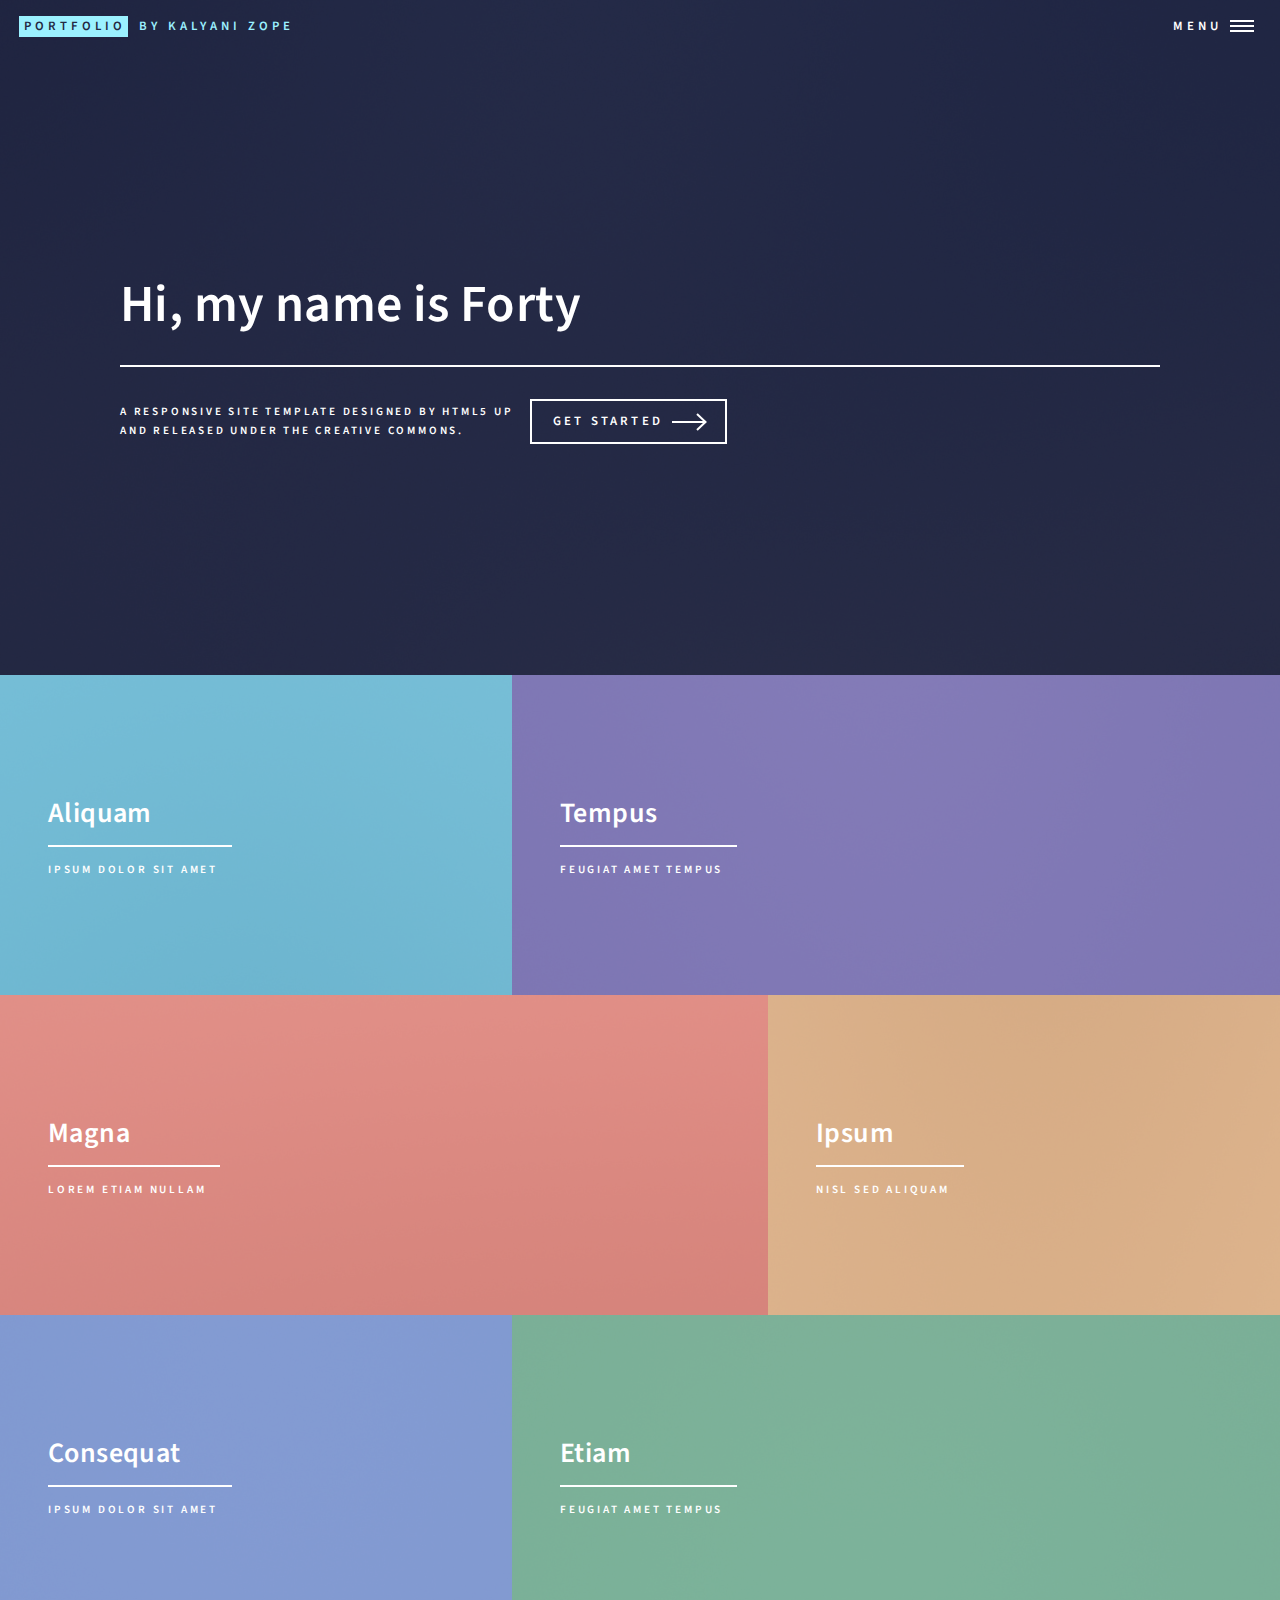
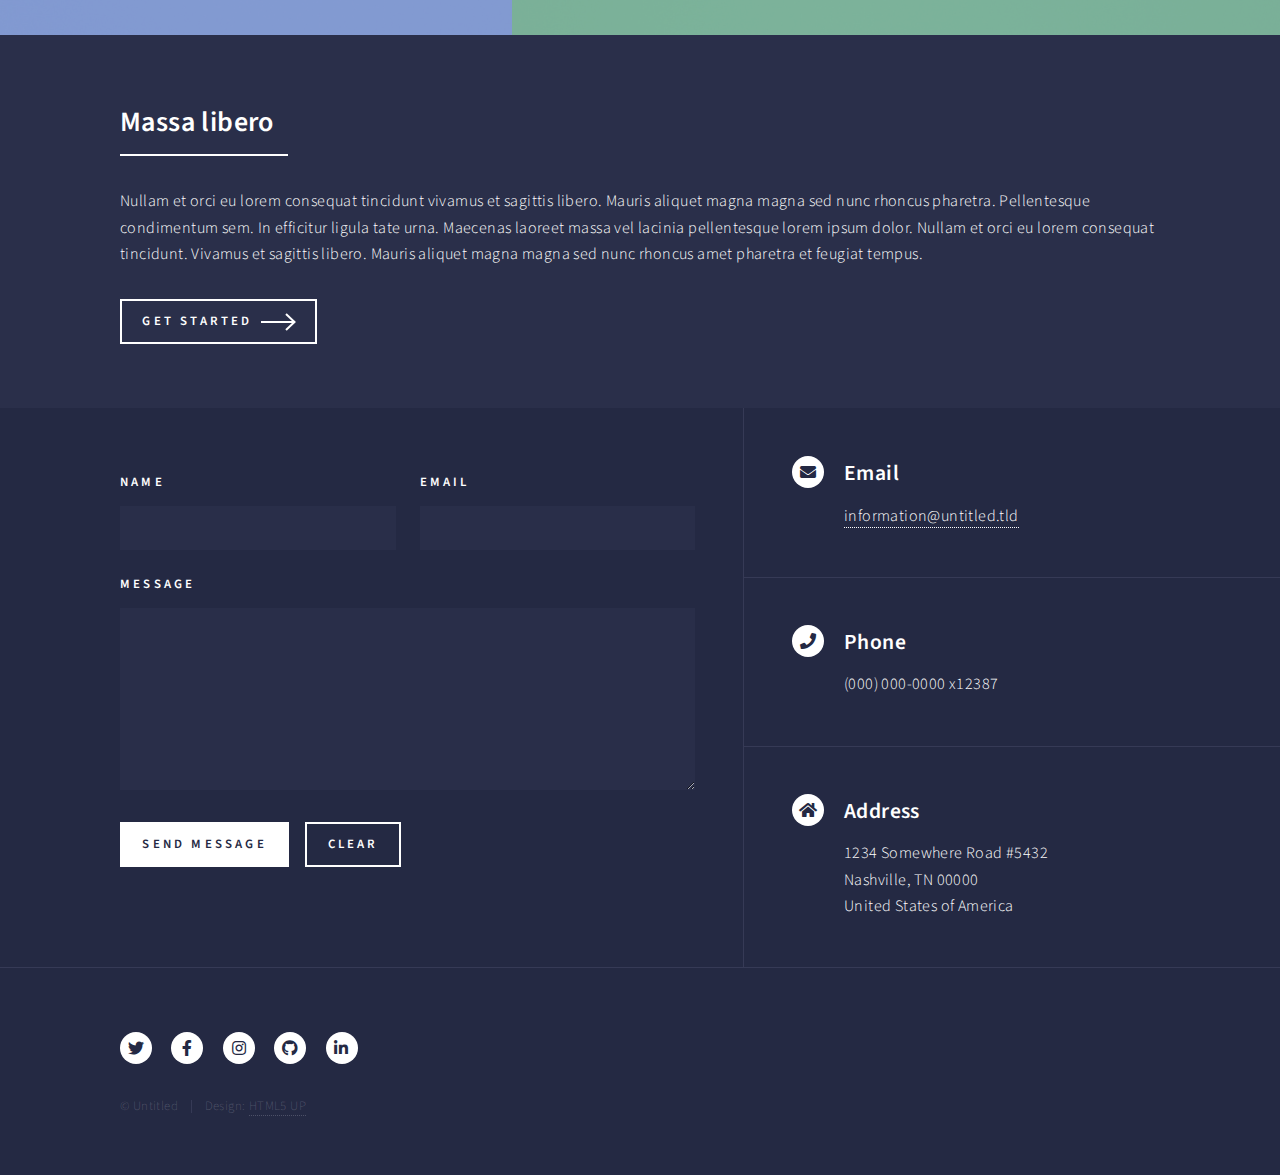
==== commit 060fbc04: "copy update" ====
--- a/index.html
+++ b/index.html
@@ -6,7 +6,7 @@
 -->
 <html>
 	<head>
-		<title>Forty by HTML5 UP</title>
+		<title>Kalyani Zope</title>
 		<meta charset="utf-8" />
 		<meta name="viewport" content="width=device-width, initial-scale=1, user-scalable=no" />
 		<link rel="stylesheet" href="assets/css/main.css" />
@@ -19,7 +19,7 @@
 
 				<!-- Header -->
 					<header id="header" class="alt">
-						<a href="index.html" class="logo"><strong>Forty</strong> <span>by HTML5 UP</span></a>
+						<a href="index.html" class="logo"><strong>Portfolio</strong> <span>by KALYANI ZOPE</span></a>
 						<nav>
 							<a href="#menu">Menu</a>
 						</nav>
@@ -28,7 +28,7 @@
 				<!-- Menu -->
 					<nav id="menu">
 						<ul class="links">
-							<li><a href="index.html">Home</a></li>
+							<li><a href="/">Home</a></li>
 							<li><a href="landing.html">Landing</a></li>
 							<li><a href="generic.html">Generic</a></li>
 							<li><a href="elements.html">Elements</a></li>
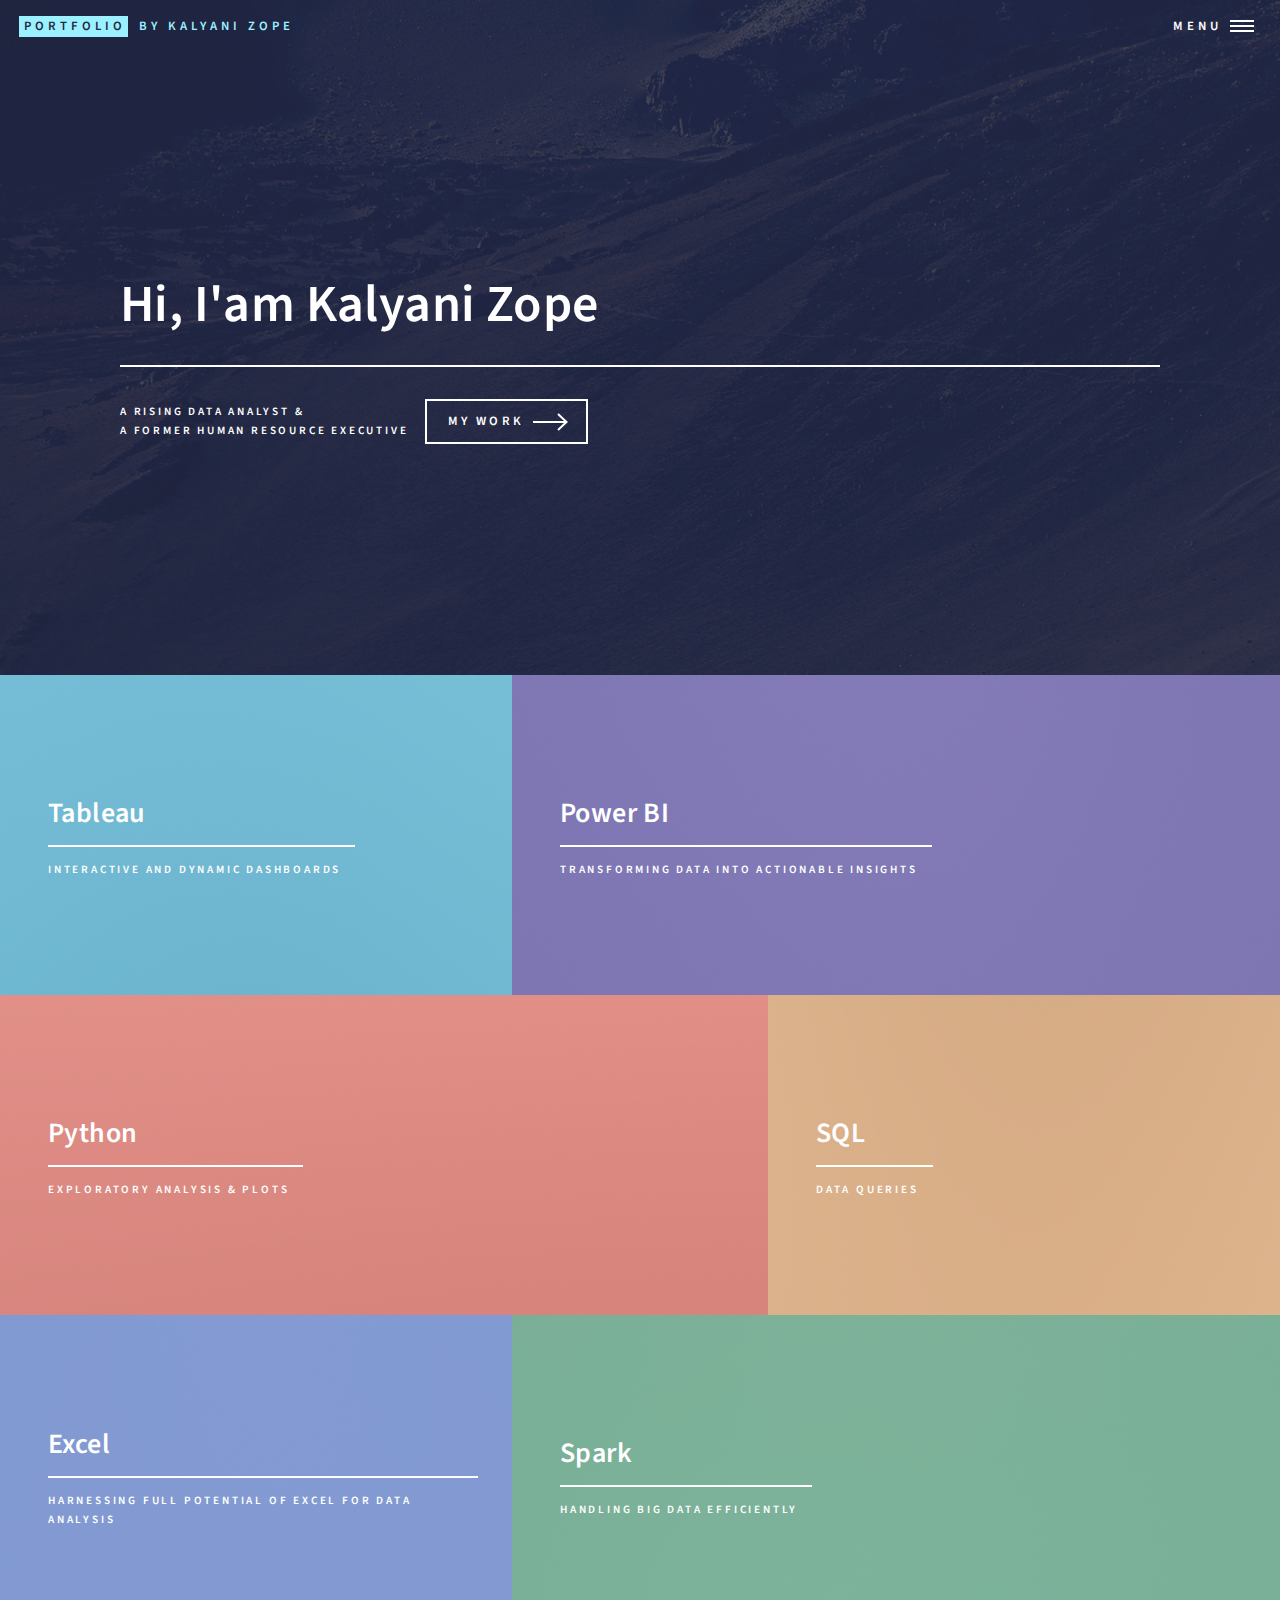
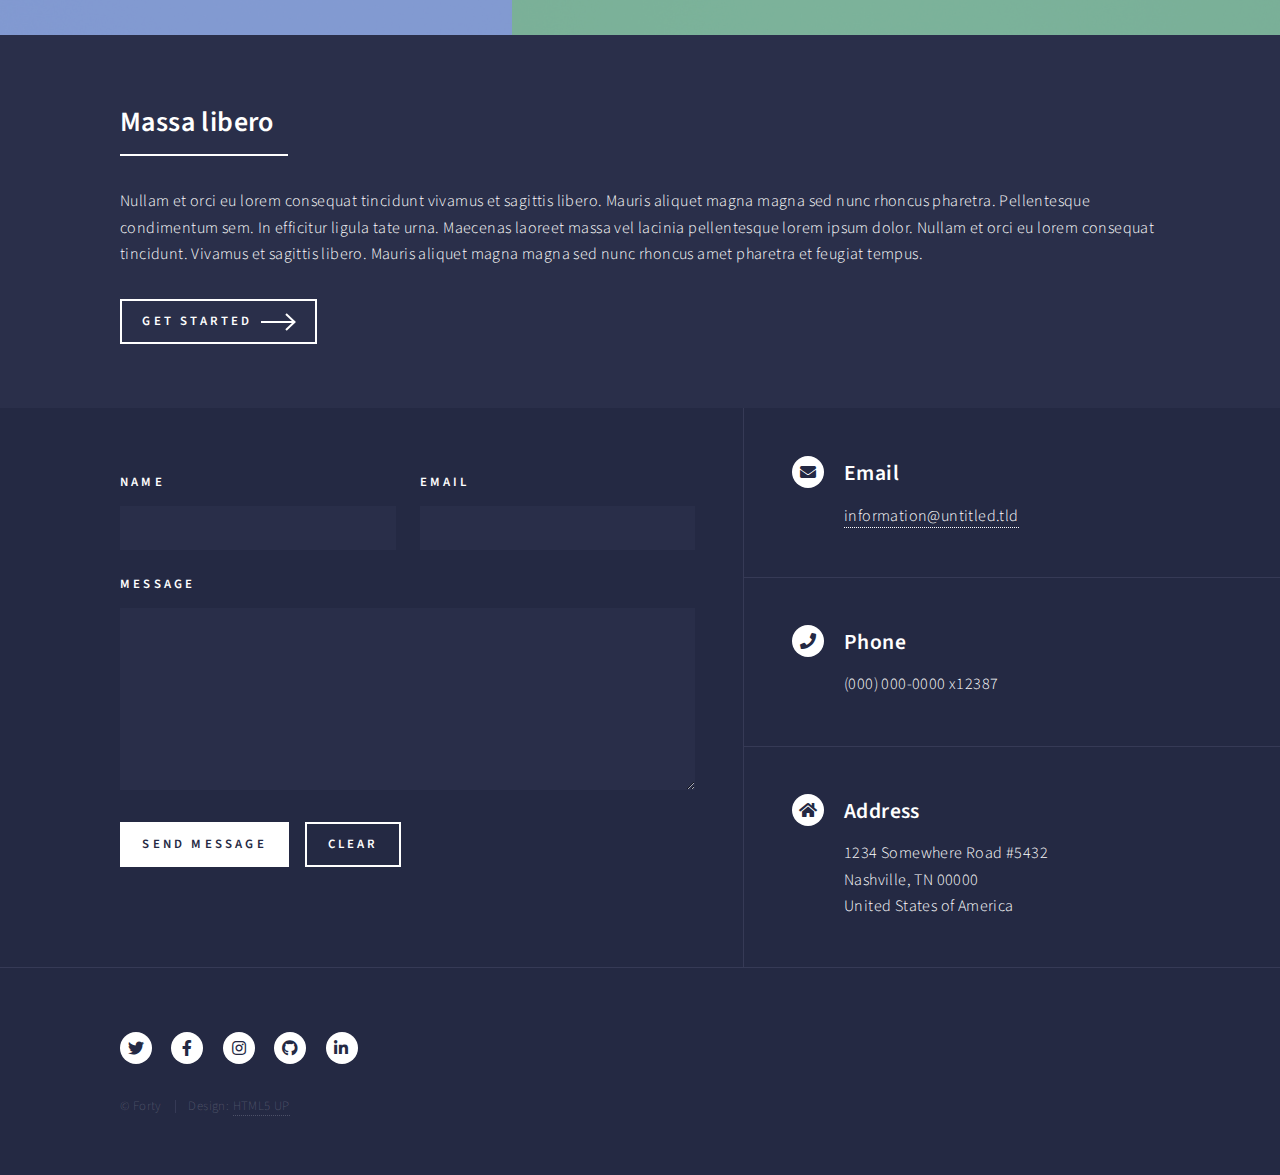
==== commit b5afc5ca: "some more changes" ====
--- a/index.html
+++ b/index.html
@@ -29,13 +29,11 @@
 					<nav id="menu">
 						<ul class="links">
 							<li><a href="/">Home</a></li>
-							<li><a href="landing.html">Landing</a></li>
-							<li><a href="generic.html">Generic</a></li>
-							<li><a href="elements.html">Elements</a></li>
+							<li><a href="generic.html">Contact</a></li>
+							<li><a href="elements.html">About me</a></li>
 						</ul>
 						<ul class="actions stacked">
-							<li><a href="#" class="button primary fit">Get Started</a></li>
-							<li><a href="#" class="button fit">Log In</a></li>
+							<li><a href="elements.html" class="button secondary fit">Projects</a></li>
 						</ul>
 					</nav>
 
@@ -43,13 +41,13 @@
 					<section id="banner" class="major">
 						<div class="inner">
 							<header class="major">
-								<h1>Hi, my name is Forty</h1>
+								<h1>Hi, I'am Kalyani Zope</h1>
 							</header>
 							<div class="content">
-								<p>A responsive site template designed by HTML5 UP<br />
-								and released under the Creative Commons.</p>
+								<p>A rising data analyst &<br />
+								A former Human Resource executive</p>
 								<ul class="actions">
-									<li><a href="#one" class="button next scrolly">Get Started</a></li>
+									<li><a href="#one" class="button next scrolly">My Work</a></li>
 								</ul>
 							</div>
 						</div>
@@ -65,8 +63,8 @@
 										<img src="images/pic01.jpg" alt="" />
 									</span>
 									<header class="major">
-										<h3><a href="landing.html" class="link">Aliquam</a></h3>
-										<p>Ipsum dolor sit amet</p>
+										<h3><a href="landing.html" class="link">Tableau</a></h3>
+										<p>Interactive and dynamic dashboards</p>
 									</header>
 								</article>
 								<article>
@@ -74,8 +72,8 @@
 										<img src="images/pic02.jpg" alt="" />
 									</span>
 									<header class="major">
-										<h3><a href="landing.html" class="link">Tempus</a></h3>
-										<p>feugiat amet tempus</p>
+										<h3><a href="landing.html" class="link">Power BI</a></h3>
+										<p>Transforming data into actionable insights</p>
 									</header>
 								</article>
 								<article>
@@ -83,8 +81,8 @@
 										<img src="images/pic03.jpg" alt="" />
 									</span>
 									<header class="major">
-										<h3><a href="landing.html" class="link">Magna</a></h3>
-										<p>Lorem etiam nullam</p>
+										<h3><a href="landing.html" class="link">Python</a></h3>
+										<p>Exploratory analysis & plots</p>
 									</header>
 								</article>
 								<article>
@@ -92,8 +90,8 @@
 										<img src="images/pic04.jpg" alt="" />
 									</span>
 									<header class="major">
-										<h3><a href="landing.html" class="link">Ipsum</a></h3>
-										<p>Nisl sed aliquam</p>
+										<h3><a href="landing.html" class="link">SQL</a></h3>
+										<p>data queries</p>
 									</header>
 								</article>
 								<article>
@@ -101,8 +99,8 @@
 										<img src="images/pic05.jpg" alt="" />
 									</span>
 									<header class="major">
-										<h3><a href="landing.html" class="link">Consequat</a></h3>
-										<p>Ipsum dolor sit amet</p>
+										<h3><a href="landing.html" class="link">Excel</a></h3>
+										<p>harnessing full potential of Excel for data analysis</p>
 									</header>
 								</article>
 								<article>
@@ -110,8 +108,8 @@
 										<img src="images/pic06.jpg" alt="" />
 									</span>
 									<header class="major">
-										<h3><a href="landing.html" class="link">Etiam</a></h3>
-										<p>Feugiat amet tempus</p>
+										<h3><a href="landing.html" class="link">Spark</a></h3>
+										<p>Handling big data efficiently</p>
 									</header>
 								</article>
 							</section>
@@ -195,7 +193,7 @@
 								<li><a href="#" class="icon brands alt fa-linkedin-in"><span class="label">LinkedIn</span></a></li>
 							</ul>
 							<ul class="copyright">
-								<li>&copy; Untitled</li><li>Design: <a href="https://html5up.net">HTML5 UP</a></li>
+								<li>&copy; Forty</li><li>Design: <a href="https://html5up.net">HTML5 UP</a></li>
 							</ul>
 						</div>
 					</footer>
@@ -203,13 +201,7 @@
 			</div>
 
 		<!-- Scripts -->
-			<script src="assets/js/jquery.min.js"></script>
-			<script src="assets/js/jquery.scrolly.min.js"></script>
-			<script src="assets/js/jquery.scrollex.min.js"></script>
 			<script src="assets/js/browser.min.js"></script>
-			<script src="assets/js/breakpoints.min.js"></script>
-			<script src="assets/js/util.js"></script>
 			<script src="assets/js/main.js"></script>
-
 	</body>
 </html>--- a/assets/css/main.css
+++ b/assets/css/main.css
@@ -1,10 +1,10 @@
 @import url(fontawesome-all.min.css);
 @import url("https://fonts.googleapis.com/css?family=Source+Sans+Pro:300,300italic,600,600italic");
 
-/*
-	Forty by HTML5 UP
-	html5up.net | @ajlkn
-	Free for personal and commercial use under the CCA 3.0 license (html5up.net/license)
+/*
+	Forty by HTML5 UP
+	html5up.net | @ajlkn
+	Free for personal and commercial use under the CCA 3.0 license (html5up.net/license)
 */
 
 html, body, div, span, applet, object,
@@ -3380,7 +3380,7 @@
 		-webkit-align-items: center;
 		-ms-align-items: center;
 		align-items: center;
-		background-image: url("../../images/banner.jpg");
+		background-image: url("../../images/banner-new.jpg");
 		display: -moz-flex;
 		display: -webkit-flex;
 		display: -ms-flex;
